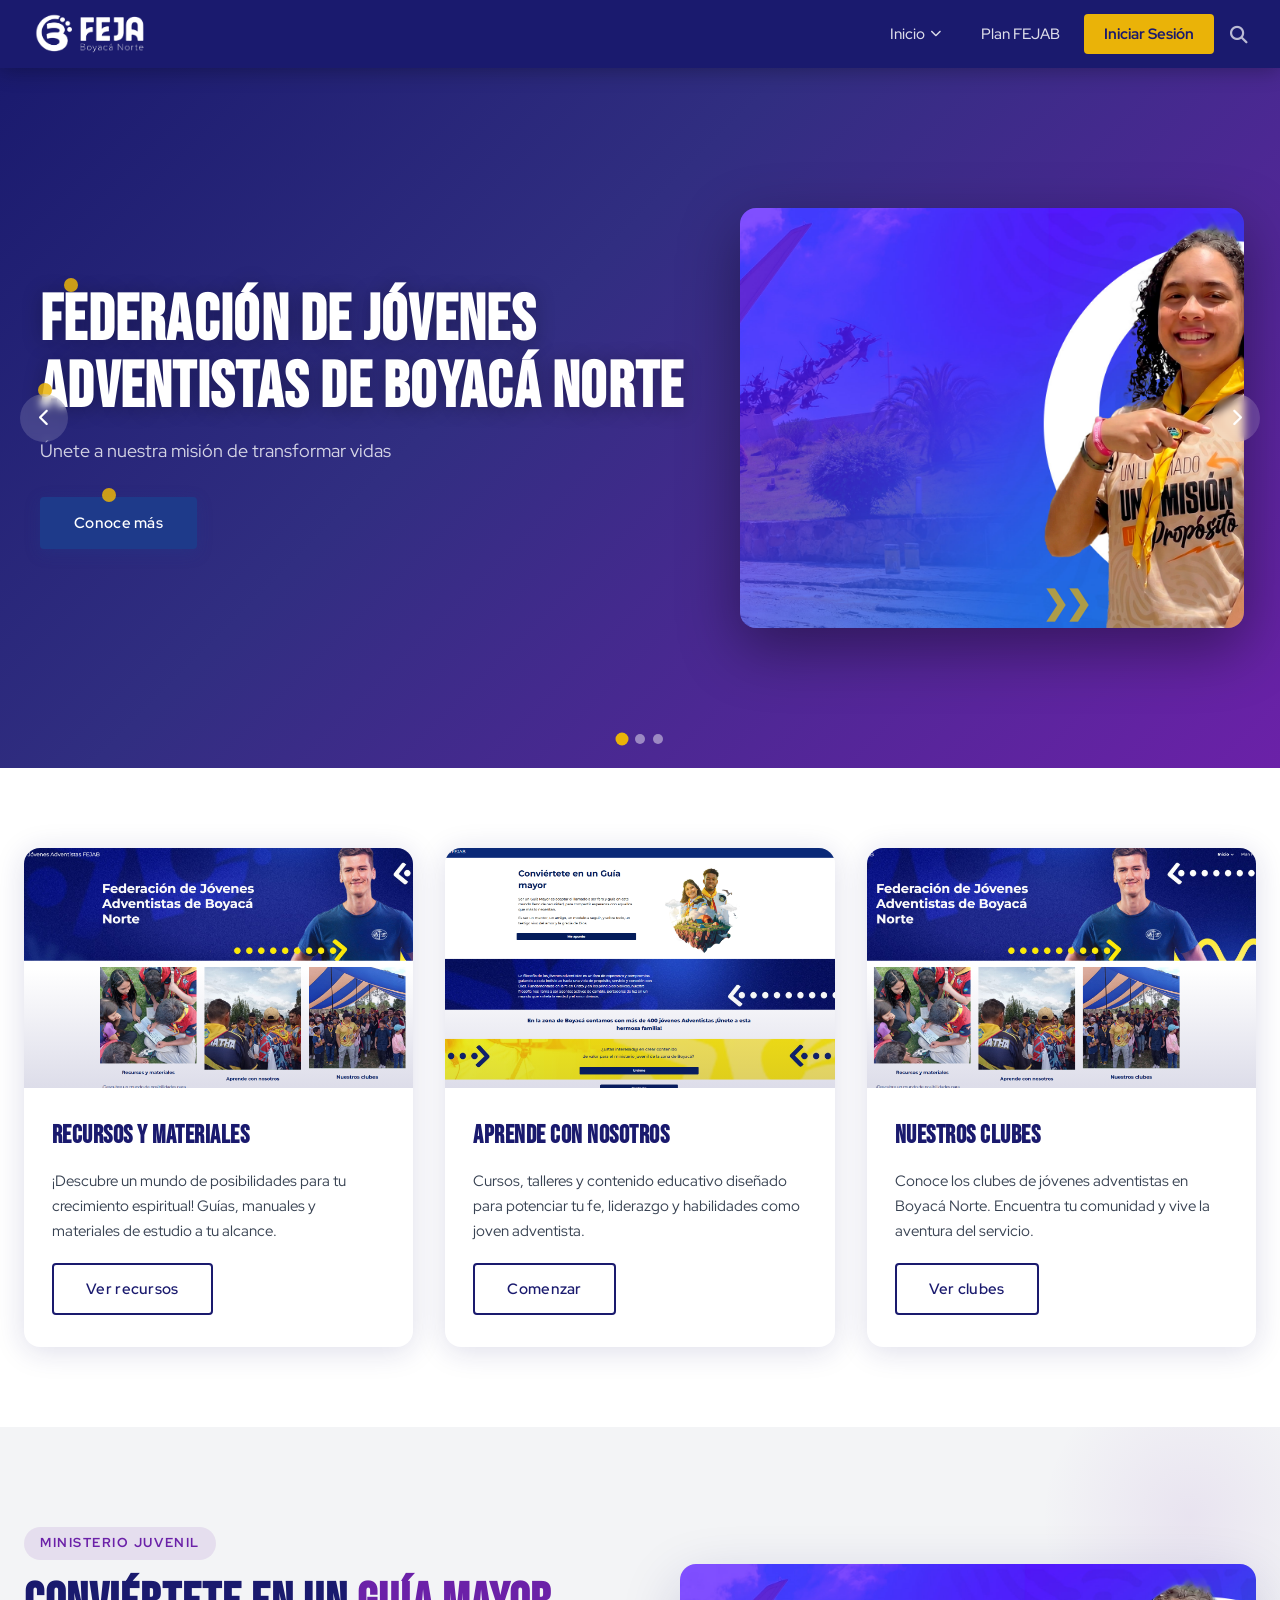
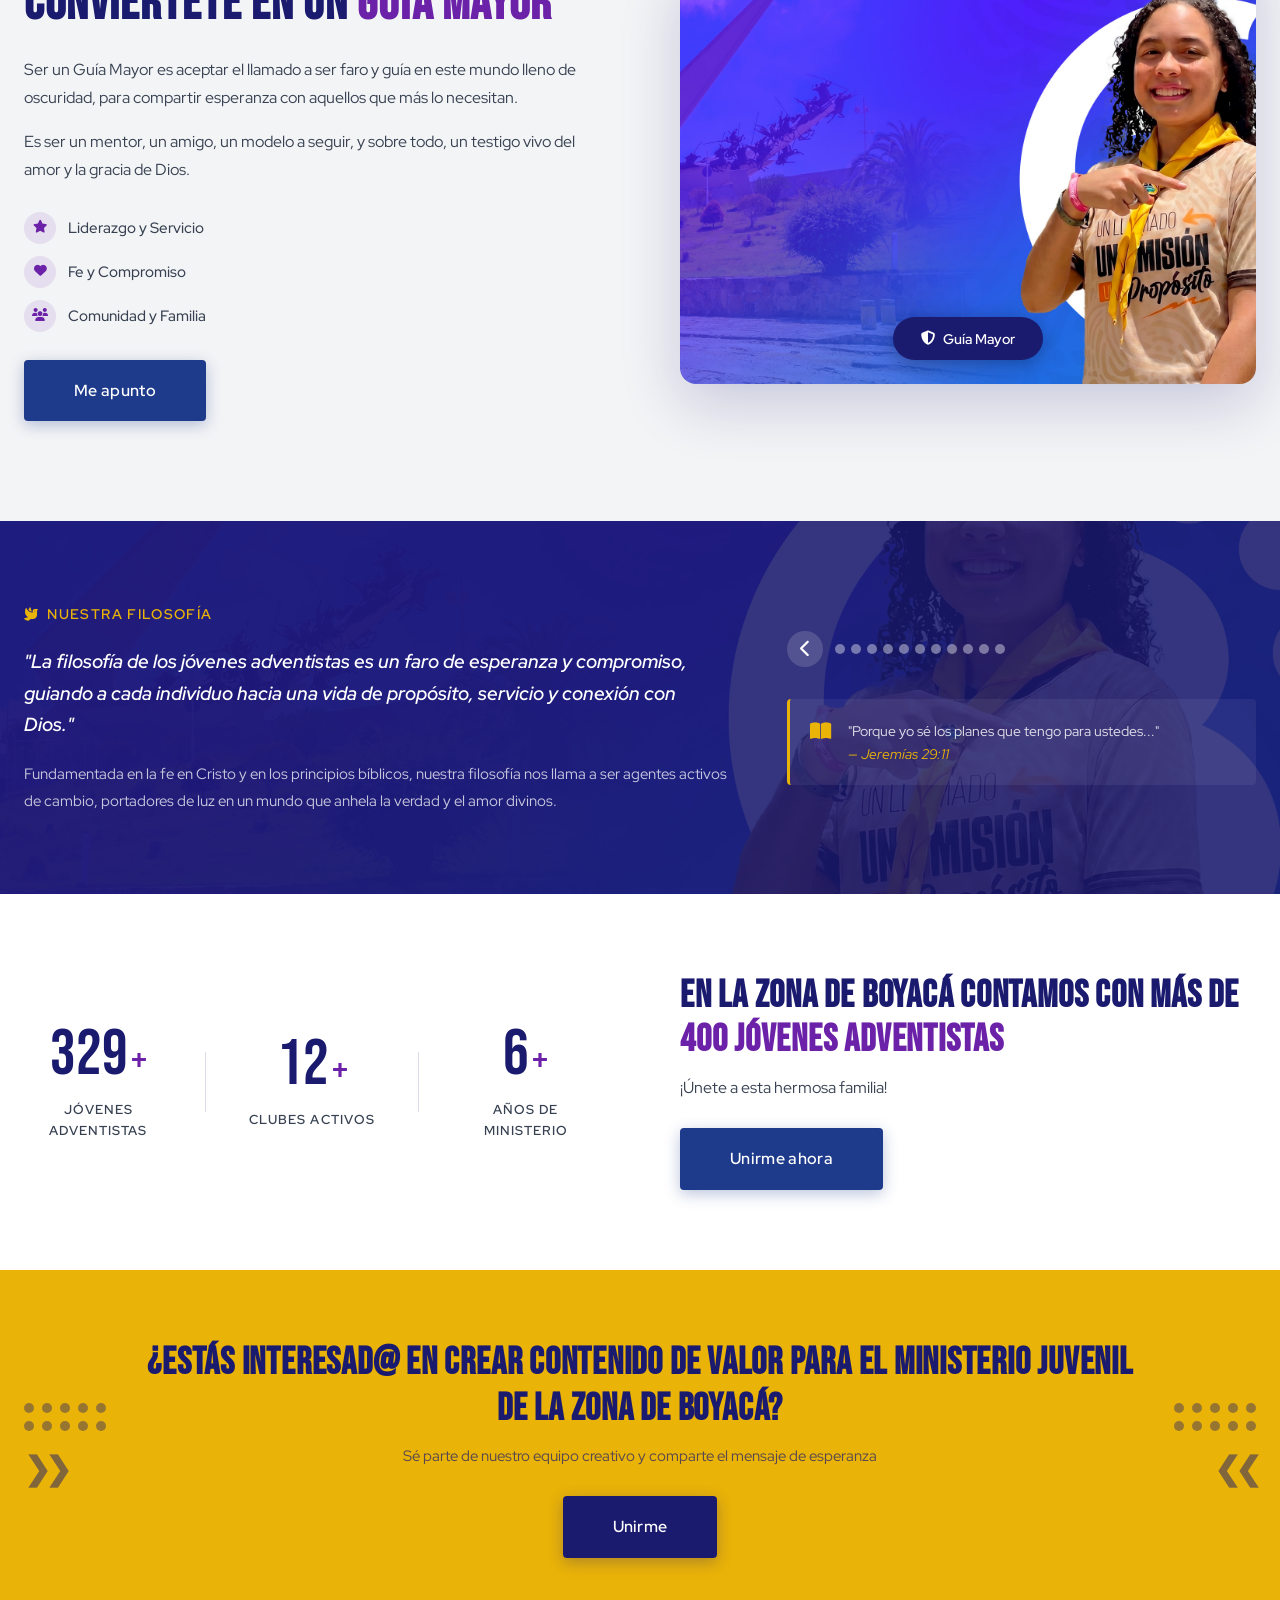
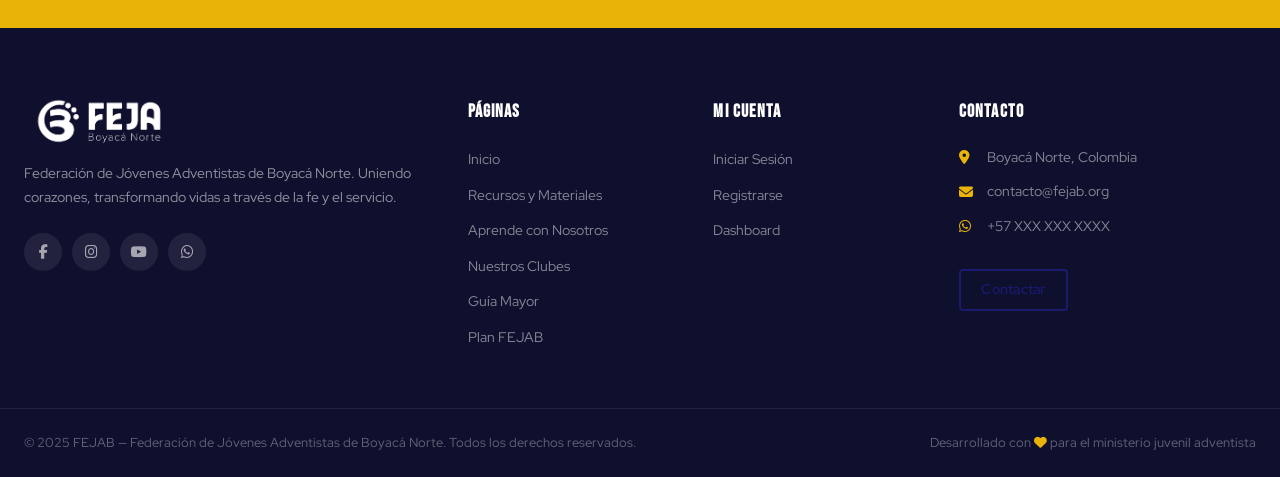
==== index.html @ 984baaef "Add files via upload" ====
<!DOCTYPE html>
<html lang="es">
<head>
  <meta charset="UTF-8" />
  <meta name="viewport" content="width=device-width, initial-scale=1.0" />
  <title>FEJAB - Federación de Jóvenes Adventistas de Boyacá Norte</title>
  <meta name="description" content="Federación de Jóvenes Adventistas de Boyacá Norte (FEJAB). Únete a más de 400 jóvenes adventistas en Boyacá. Recursos, clubes, Guía Mayor y más." />
  <meta name="keywords" content="FEJAB, jóvenes adventistas, Boyacá Norte, Guía Mayor, clubes adventistas, ministerio juvenil" />

  <!-- Fuentes Google -->
  <link rel="preconnect" href="https://fonts.googleapis.com" />
  <link rel="preconnect" href="https://fonts.gstatic.com" crossorigin />
  <link href="https://fonts.googleapis.com/css2?family=Bebas+Neue&family=Red+Hat+Display:wght@400;500;600;700&display=swap" rel="stylesheet" />

  <!-- Íconos -->
  <link rel="stylesheet" href="https://cdnjs.cloudflare.com/ajax/libs/font-awesome/6.5.0/css/all.min.css" />

  <link rel="stylesheet" href="styles.css" />
</head>
<body>

  <!-- ========== NAVBAR ========== -->
  <nav class="navbar" id="navbar">
    <div class="nav-container">
      <a href="index.html" class="nav-logo">
        <img src="logo feja horizontal blanco.png" alt="FEJAB Logo" class="logo-img" onerror="this.style.display='none'; this.nextElementSibling.style.display='flex';" />
        <div class="logo-fallback" style="display:none;">
          <span class="logo-icon">
            <svg viewBox="0 0 40 40" width="36" height="36" fill="none">
              <circle cx="20" cy="20" r="18" stroke="white" stroke-width="2.5"/>
              <text x="20" y="26" text-anchor="middle" fill="white" font-size="16" font-family="Bebas Neue">F</text>
            </svg>
          </span>
          <span class="logo-text">Jóvenes Adventistas <strong>FEJAB</strong></span>
        </div>
      </a>

      <button class="hamburger" id="hamburger" aria-label="Menú">
        <span></span><span></span><span></span>
      </button>

      <ul class="nav-menu" id="navMenu">
        <li class="nav-item has-dropdown">
          <a href="#" class="nav-link">Inicio <i class="fa fa-chevron-down"></i></a>
          <ul class="dropdown">
            <li><a href="#hero">Hero</a></li>
            <li><a href="#cards">Nuestros Ministerios</a></li>
            <li><a href="#guia-mayor">Guía Mayor</a></li>
            <li><a href="#contador">Comunidad</a></li>
          </ul>
        </li>
        <li class="nav-item"><a href="plan-fejab.html" class="nav-link">Plan FEJAB</a></li>
        <li class="nav-item"><a href="login.html" class="nav-link nav-btn-login">Iniciar Sesión</a></li>
        <li class="nav-item">
          <button class="search-btn" id="searchBtn" aria-label="Buscar">
            <i class="fa fa-search"></i>
          </button>
        </li>
      </ul>
    </div>

    <!-- Barra de búsqueda -->
    <div class="search-bar" id="searchBar">
      <div class="search-container">
        <input type="text" id="searchInput" placeholder="Buscar en FEJAB..." />
        <button id="searchClose"><i class="fa fa-times"></i></button>
      </div>
    </div>
  </nav>

  <!-- ========== HERO SLIDER ========== -->
  <section class="hero" id="hero">
    <div class="hero-slider">
      <!-- Slide 1 -->
      <div class="slide active" style="background: linear-gradient(135deg, #1A1A6E 0%, #312E81 40%, #6B21A8 100%);">
        <div class="slide-content">
          <div class="slide-text animate-fade-up">
            <h1 class="hero-title">Federación de Jóvenes Adventistas de Boyacá Norte</h1>
            <p class="hero-subtitle">Únete a nuestra misión de transformar vidas</p>
            <a href="#cards" class="btn btn-primary hero-cta">Conoce más</a>
          </div>
          <div class="slide-image">
            <img src="banner.jpg.jpeg" alt="Jóvenes Adventistas FEJAB" class="hero-img" />
          </div>
        </div>
        <!-- Decoraciones -->
        <div class="hero-decorations">
          <span class="dot-yellow" style="top:30%;left:5%"></span>
          <span class="dot-yellow" style="top:60%;left:8%"></span>
          <span class="dot-yellow" style="top:45%;left:3%"></span>
          <div class="chevron-right" style="bottom:20%;right:15%">&#10095;&#10095;</div>
        </div>
      </div>
      <!-- Slide 2 -->
      <div class="slide" style="background: linear-gradient(135deg, #0F0F5A 0%, #1A1A6E 50%, #4C1D95 100%);">
        <div class="slide-content">
          <div class="slide-text animate-fade-up">
            <h1 class="hero-title">Un Llamado, Una Misión, Un Propósito</h1>
            <p class="hero-subtitle">Sé parte del cambio en Boyacá Norte</p>
            <a href="#guia-mayor" class="btn btn-primary hero-cta">Saber más</a>
          </div>
          <div class="slide-image slide-image-alt">
            <div class="circle-frame">
              <i class="fa fa-cross circle-icon"></i>
            </div>
          </div>
        </div>
        <div class="hero-decorations">
          <span class="dot-yellow" style="top:25%;right:20%"></span>
          <span class="dot-yellow" style="top:70%;right:25%"></span>
          <div class="chevron-left" style="top:50%;left:15%">&#10094;&#10094;</div>
        </div>
      </div>
      <!-- Slide 3 -->
      <div class="slide" style="background: linear-gradient(135deg, #1E3A8A 0%, #1A1A6E 40%, #7E22CE 100%);">
        <div class="slide-content">
          <div class="slide-text animate-fade-up">
            <h1 class="hero-title">Más de 400 Jóvenes Listos para Servir</h1>
            <p class="hero-subtitle">Boyacá Norte unida en fe y servicio</p>
            <a href="#contador" class="btn btn-primary hero-cta">Únete</a>
          </div>
          <div class="slide-image slide-image-alt">
            <div class="circle-frame">
              <i class="fa fa-users circle-icon"></i>
            </div>
          </div>
        </div>
      </div>
    </div>

    <!-- Dots de navegación -->
    <div class="hero-dots" id="heroDots">
      <button class="dot active" data-index="0" aria-label="Slide 1"></button>
      <button class="dot" data-index="1" aria-label="Slide 2"></button>
      <button class="dot" data-index="2" aria-label="Slide 3"></button>
    </div>

    <!-- Flechas del slider -->
    <button class="slider-arrow slider-prev" id="sliderPrev" aria-label="Anterior">
      <i class="fa fa-chevron-left"></i>
    </button>
    <button class="slider-arrow slider-next" id="sliderNext" aria-label="Siguiente">
      <i class="fa fa-chevron-right"></i>
    </button>
  </section>

  <!-- ========== SECCIÓN 3 TARJETAS ========== -->
  <section class="cards-section" id="cards">
    <div class="container">
      <div class="cards-grid">

        <!-- Card 1: Recursos y materiales -->
        <article class="card animate-from-left" id="card-recursos">
          <div class="card-img-wrap">
            <img src="PARTE SUPERIOR PAGINA WEB.png" alt="Recursos y materiales" class="card-img" style="object-position: 20% 50%;" />
            <div class="card-overlay"></div>
          </div>
          <div class="card-body">
            <h3 class="card-title">Recursos y materiales</h3>
            <p class="card-text">¡Descubre un mundo de posibilidades para tu crecimiento espiritual! Guías, manuales y materiales de estudio a tu alcance.</p>
            <a href="recursos.html" class="btn btn-outline card-btn">Ver recursos</a>
          </div>
        </article>

        <!-- Card 2: Aprende con nosotros -->
        <article class="card animate-fade-up" id="card-aprende" style="animation-delay:0.2s">
          <div class="card-img-wrap">
            <img src="PARTE INFERIOR PAGINA WEB.png" alt="Aprende con nosotros" class="card-img" style="object-position: 50% 10%;" />
            <div class="card-overlay"></div>
          </div>
          <div class="card-body">
            <h3 class="card-title">Aprende con nosotros</h3>
            <p class="card-text">Cursos, talleres y contenido educativo diseñado para potenciar tu fe, liderazgo y habilidades como joven adventista.</p>
            <a href="aprende.html" class="btn btn-outline card-btn">Comenzar</a>
          </div>
        </article>

        <!-- Card 3: Nuestros clubes -->
        <article class="card animate-from-right" id="card-clubes" style="animation-delay:0.4s">
          <div class="card-img-wrap">
            <img src="PARTE SUPERIOR PAGINA WEB.png" alt="Nuestros clubes" class="card-img" style="object-position: 80% 50%;" />
            <div class="card-overlay"></div>
          </div>
          <div class="card-body">
            <h3 class="card-title">Nuestros clubes</h3>
            <p class="card-text">Conoce los clubes de jóvenes adventistas en Boyacá Norte. Encuentra tu comunidad y vive la aventura del servicio.</p>
            <a href="clubes.html" class="btn btn-outline card-btn">Ver clubes</a>
          </div>
        </article>

      </div>
    </div>
  </section>

  <!-- ========== SECCIÓN GUÍA MAYOR ========== -->
  <section class="guia-mayor-section" id="guia-mayor">
    <div class="container">
      <div class="guia-grid">
        <div class="guia-text animate-from-left">
          <span class="section-label">Ministerio Juvenil</span>
          <h2 class="section-title">Conviértete en un <span class="text-accent">Guía Mayor</span></h2>
          <p class="section-text">
            Ser un Guía Mayor es aceptar el llamado a ser faro y guía en este mundo lleno de oscuridad, para compartir esperanza con aquellos que más lo necesitan.
          </p>
          <p class="section-text">
            Es ser un mentor, un amigo, un modelo a seguir, y sobre todo, un testigo vivo del amor y la gracia de Dios.
          </p>
          <div class="guia-features">
            <div class="feature-item">
              <i class="fa fa-star feature-icon"></i>
              <span>Liderazgo y Servicio</span>
            </div>
            <div class="feature-item">
              <i class="fa fa-heart feature-icon"></i>
              <span>Fe y Compromiso</span>
            </div>
            <div class="feature-item">
              <i class="fa fa-users feature-icon"></i>
              <span>Comunidad y Familia</span>
            </div>
          </div>
          <a href="guia-mayor.html" class="btn btn-primary btn-lg" id="btn-me-apunto">Me apunto</a>
        </div>
        <div class="guia-image animate-fade-scale">
          <div class="guia-img-container">
            <img src="banner.jpg.jpeg" alt="Guía Mayor - Jóvenes Adventistas" class="guia-img" />
            <div class="guia-badge">
              <i class="fa fa-shield-halved"></i>
              <span>Guía Mayor</span>
            </div>
          </div>
        </div>
      </div>
    </div>
  </section>

  <!-- ========== BANNER FILOSÓFICO ========== -->
  <section class="filosofia-section" id="filosofia">
    <div class="filosofia-bg"></div>
    <div class="container">
      <div class="filosofia-grid">
        <div class="filosofia-text animate-fade-up">
          <span class="filosofia-label"><i class="fa fa-dove"></i> Nuestra Filosofía</span>
          <p class="filosofia-quote">
            "La filosofía de los jóvenes adventistas es un faro de esperanza y compromiso, guiando a cada individuo hacia una vida de propósito, servicio y conexión con Dios."
          </p>
          <p class="filosofia-body">
            Fundamentada en la fe en Cristo y en los principios bíblicos, nuestra filosofía nos llama a ser agentes activos de cambio, portadores de luz en un mundo que anhela la verdad y el amor divinos.
          </p>
        </div>
        <div class="filosofia-dots animate-fade-up">
          <!-- Dots decorativos blancos con flecha -->
          <div class="dots-nav">
            <button class="dots-arrow"><i class="fa fa-chevron-left"></i></button>
            <div class="dots-row">
              <span class="wdot"></span><span class="wdot"></span><span class="wdot"></span>
              <span class="wdot"></span><span class="wdot"></span><span class="wdot"></span>
              <span class="wdot"></span><span class="wdot"></span><span class="wdot"></span>
              <span class="wdot"></span><span class="wdot"></span>
            </div>
          </div>
          <div class="bible-verse">
            <i class="fa fa-book-open"></i>
            <p>"Porque yo sé los planes que tengo para ustedes..."<br/><em>— Jeremías 29:11</em></p>
          </div>
        </div>
      </div>
    </div>
  </section>

  <!-- ========== SECCIÓN CONTADOR ========== -->
  <section class="contador-section" id="contador">
    <div class="container">
      <div class="contador-content animate-fade-up">
        <div class="contador-numbers">
          <div class="contador-item">
            <span class="count-number" data-target="400">0</span>
            <span class="count-plus">+</span>
            <p class="count-label">Jóvenes Adventistas</p>
          </div>
          <div class="contador-divider"></div>
          <div class="contador-item">
            <span class="count-number" data-target="15">0</span>
            <span class="count-plus">+</span>
            <p class="count-label">Clubes Activos</p>
          </div>
          <div class="contador-divider"></div>
          <div class="contador-item">
            <span class="count-number" data-target="8">0</span>
            <span class="count-plus">+</span>
            <p class="count-label">Años de Ministerio</p>
          </div>
        </div>
        <div class="contador-text">
          <h2 class="contador-title">
            En la zona de Boyacá contamos con más de <span class="highlight">400 jóvenes Adventistas</span>
          </h2>
          <p class="contador-subtitle">¡Únete a esta hermosa familia!</p>
          <a href="registro.html" class="btn btn-primary btn-lg">Unirme ahora</a>
        </div>
      </div>
    </div>
  </section>

  <!-- ========== SECCIÓN CTA AMARILLA ========== -->
  <section class="cta-section" id="cta">
    <div class="cta-decorations">
      <div class="cta-dots-left">
        <div class="dot-row">
          <span class="bdot"></span><span class="bdot"></span><span class="bdot"></span>
          <span class="bdot"></span><span class="bdot"></span>
        </div>
        <div class="dot-row">
          <span class="bdot"></span><span class="bdot"></span><span class="bdot"></span>
          <span class="bdot"></span><span class="bdot"></span>
        </div>
        <div class="cta-chevron">&#10095;&#10095;</div>
      </div>
      <div class="cta-content animate-pulse">
        <h2 class="cta-title">¿Estás interesad@ en crear contenido de valor para el ministerio juvenil de la zona de Boyacá?</h2>
        <p class="cta-subtitle">Sé parte de nuestro equipo creativo y comparte el mensaje de esperanza</p>
        <a href="registro.html" class="btn btn-dark btn-lg" id="btn-unirme">Unirme</a>
      </div>
      <div class="cta-dots-right">
        <div class="dot-row">
          <span class="bdot"></span><span class="bdot"></span><span class="bdot"></span>
          <span class="bdot"></span><span class="bdot"></span>
        </div>
        <div class="dot-row">
          <span class="bdot"></span><span class="bdot"></span><span class="bdot"></span>
          <span class="bdot"></span><span class="bdot"></span>
        </div>
        <div class="cta-chevron cta-chevron-left">&#10094;&#10094;</div>
      </div>
    </div>
  </section>

  <!-- ========== FOOTER ========== -->
  <footer class="footer" id="footer">
    <div class="footer-top">
      <div class="container">
        <div class="footer-grid">
          <!-- Logo y descripción -->
          <div class="footer-brand">
            <img src="logo feja horizontal blanco.png" alt="FEJAB Logo" class="footer-logo" onerror="this.style.display='none'; this.nextElementSibling.style.display='block';" />
            <div class="footer-logo-fallback" style="display:none;">
              <span class="footer-logo-text">FEJAB</span>
            </div>
            <p class="footer-desc">
              Federación de Jóvenes Adventistas de Boyacá Norte. Uniendo corazones, transformando vidas a través de la fe y el servicio.
            </p>
            <div class="social-links">
              <a href="#" class="social-link" aria-label="Facebook"><i class="fab fa-facebook-f"></i></a>
              <a href="#" class="social-link" aria-label="Instagram"><i class="fab fa-instagram"></i></a>
              <a href="#" class="social-link" aria-label="YouTube"><i class="fab fa-youtube"></i></a>
              <a href="#" class="social-link" aria-label="WhatsApp"><i class="fab fa-whatsapp"></i></a>
            </div>
          </div>

          <!-- Links -->
          <div class="footer-links">
            <h4 class="footer-title">Páginas</h4>
            <ul>
              <li><a href="index.html">Inicio</a></li>
              <li><a href="recursos.html">Recursos y Materiales</a></li>
              <li><a href="aprende.html">Aprende con Nosotros</a></li>
              <li><a href="clubes.html">Nuestros Clubes</a></li>
              <li><a href="guia-mayor.html">Guía Mayor</a></li>
              <li><a href="plan-fejab.html">Plan FEJAB</a></li>
            </ul>
          </div>

          <!-- Cuenta -->
          <div class="footer-links">
            <h4 class="footer-title">Mi Cuenta</h4>
            <ul>
              <li><a href="login.html">Iniciar Sesión</a></li>
              <li><a href="registro.html">Registrarse</a></li>
              <li><a href="dashboard.html">Dashboard</a></li>
            </ul>
          </div>

          <!-- Contacto -->
          <div class="footer-contact">
            <h4 class="footer-title">Contacto</h4>
            <div class="contact-item">
              <i class="fa fa-map-marker-alt"></i>
              <span>Boyacá Norte, Colombia</span>
            </div>
            <div class="contact-item">
              <i class="fa fa-envelope"></i>
              <span>contacto@fejab.org</span>
            </div>
            <div class="contact-item">
              <i class="fab fa-whatsapp"></i>
              <span>+57 XXX XXX XXXX</span>
            </div>
            <a href="#" class="btn btn-outline btn-sm footer-contact-btn">Contactar</a>
          </div>
        </div>
      </div>
    </div>

    <div class="footer-bottom">
      <div class="container">
        <p>© 2025 FEJAB — Federación de Jóvenes Adventistas de Boyacá Norte. Todos los derechos reservados.</p>
        <p>Desarrollado con <i class="fa fa-heart" style="color:#EAB308"></i> para el ministerio juvenil adventista</p>
      </div>
    </div>
  </footer>

  <!-- Botón volver arriba -->
  <button class="back-to-top" id="backToTop" aria-label="Volver arriba">
    <i class="fa fa-chevron-up"></i>
  </button>

  <script src="main.js"></script>
</body>
</html>
---- styles.css ----
/* ====================================
   FEJAB — Estilos principales
   Paleta: Azul #1A1A6E | Morado #6B21A8 | Amarillo #EAB308
   Fuentes: Bebas Neue (títulos) | Red Hat Display (textos)
===================================== */

/* ---- Reset & Base ---- */
*, *::before, *::after { box-sizing: border-box; margin: 0; padding: 0; }

:root {
  --azul-oscuro:    #1A1A6E;
  --azul-medio:     #1E3A8A;
  --azul-light:     #2563EB;
  --morado:         #6B21A8;
  --morado-light:   #A855F7;
  --indigo:         #312E81;
  --amarillo:       #EAB308;
  --amarillo-light: #FDE047;
  --blanco:         #FFFFFF;
  --gris-claro:     #F3F4F6;
  --gris-oscuro:    #374151;
  --negro:          #0F0F2E;
  --sombra:         0 4px 30px rgba(26,26,110,0.15);
  --sombra-hover:   0 12px 40px rgba(107,33,168,0.35);
  --radio:          8px;
  --radio-lg:       16px;
  --transition:     all 0.3s cubic-bezier(0.4, 0, 0.2, 1);
}

html { scroll-behavior: smooth; font-size: 16px; }

body {
  font-family: 'Red Hat Display', sans-serif;
  color: var(--gris-oscuro);
  background: var(--blanco);
  overflow-x: hidden;
  line-height: 1.6;
}

img { max-width: 100%; display: block; }
a { text-decoration: none; color: inherit; }
ul { list-style: none; }
button { cursor: pointer; border: none; background: none; font-family: inherit; }

.container {
  max-width: 1280px;
  margin: 0 auto;
  padding: 0 24px;
}

/* ===================== NAVBAR ===================== */
.navbar {
  position: fixed;
  top: 0; left: 0; right: 0;
  z-index: 1000;
  background: var(--azul-oscuro);
  box-shadow: 0 2px 20px rgba(0,0,0,0.3);
  transition: var(--transition);
}
.navbar.scrolled {
  background: rgba(26,26,110,0.97);
  backdrop-filter: blur(12px);
}
.nav-container {
  max-width: 1280px;
  margin: 0 auto;
  padding: 0 24px;
  display: flex;
  align-items: center;
  justify-content: space-between;
  height: 68px;
}
.nav-logo {
  display: flex;
  align-items: center;
  gap: 10px;
}
.logo-img {
  height: 42px;
  width: auto;
  object-fit: contain;
  filter: brightness(0) invert(1);
}
.logo-fallback {
  display: flex;
  align-items: center;
  gap: 10px;
}
.logo-text {
  font-family: 'Red Hat Display', sans-serif;
  font-size: 0.9rem;
  color: white;
  line-height: 1.2;
}
.logo-text strong { font-weight: 700; }

.nav-menu {
  display: flex;
  align-items: center;
  gap: 8px;
}
.nav-item { position: relative; }
.nav-link {
  display: flex;
  align-items: center;
  gap: 5px;
  padding: 8px 16px;
  color: rgba(255,255,255,0.85);
  font-weight: 500;
  font-size: 0.95rem;
  border-radius: var(--radio);
  transition: var(--transition);
}
.nav-link:hover { color: var(--amarillo); background: rgba(255,255,255,0.08); }
.nav-link .fa-chevron-down { font-size: 0.7rem; transition: var(--transition); }
.has-dropdown:hover .fa-chevron-down { transform: rotate(180deg); }

/* Dropdown */
.dropdown {
  position: absolute;
  top: calc(100% + 8px);
  left: 0;
  min-width: 200px;
  background: var(--indigo);
  border-radius: var(--radio);
  box-shadow: 0 8px 30px rgba(0,0,0,0.3);
  padding: 8px 0;
  opacity: 0;
  visibility: hidden;
  transform: translateY(-10px);
  transition: var(--transition);
}
.has-dropdown:hover .dropdown {
  opacity: 1;
  visibility: visible;
  transform: translateY(0);
}
.dropdown li a {
  display: block;
  padding: 10px 20px;
  color: rgba(255,255,255,0.85);
  font-size: 0.9rem;
  transition: var(--transition);
}
.dropdown li a:hover {
  color: var(--amarillo);
  background: rgba(255,255,255,0.08);
  padding-left: 28px;
}

.nav-btn-login {
  background: var(--amarillo);
  color: var(--azul-oscuro) !important;
  font-weight: 700 !important;
  border-radius: 4px;
  padding: 8px 20px !important;
}
.nav-btn-login:hover {
  background: var(--amarillo-light) !important;
  color: var(--azul-oscuro) !important;
  transform: scale(1.05);
}

.search-btn {
  color: rgba(255,255,255,0.7);
  font-size: 1.1rem;
  padding: 8px;
  border-radius: 50%;
  transition: var(--transition);
}
.search-btn:hover { color: var(--amarillo); background: rgba(255,255,255,0.1); }

/* Barra de búsqueda */
.search-bar {
  max-height: 0;
  overflow: hidden;
  transition: max-height 0.4s ease;
  background: var(--indigo);
}
.search-bar.open { max-height: 80px; }
.search-container {
  display: flex;
  align-items: center;
  padding: 14px 24px;
  gap: 12px;
}
.search-container input {
  flex: 1;
  background: rgba(255,255,255,0.1);
  border: 1px solid rgba(255,255,255,0.2);
  border-radius: 4px;
  padding: 10px 16px;
  color: white;
  font-family: 'Red Hat Display', sans-serif;
  font-size: 0.95rem;
  outline: none;
  transition: var(--transition);
}
.search-container input::placeholder { color: rgba(255,255,255,0.5); }
.search-container input:focus { border-color: var(--amarillo); }
#searchClose {
  color: rgba(255,255,255,0.7);
  font-size: 1.1rem;
  transition: var(--transition);
}
#searchClose:hover { color: white; }

/* Hamburguesa */
.hamburger {
  display: none;
  flex-direction: column;
  gap: 5px;
  padding: 6px;
}
.hamburger span {
  display: block;
  width: 26px;
  height: 2.5px;
  background: white;
  border-radius: 2px;
  transition: var(--transition);
}
.hamburger.active span:nth-child(1) { transform: translateY(7.5px) rotate(45deg); }
.hamburger.active span:nth-child(2) { opacity: 0; }
.hamburger.active span:nth-child(3) { transform: translateY(-7.5px) rotate(-45deg); }

/* ===================== HERO ===================== */
.hero {
  position: relative;
  margin-top: 68px;
  height: calc(100vh - 68px);
  min-height: 480px;
  max-height: 700px;
  overflow: hidden;
}
.hero-slider { position: relative; width: 100%; height: 100%; }
.slide {
  position: absolute;
  inset: 0;
  opacity: 0;
  transition: opacity 0.8s ease;
  display: flex;
  align-items: center;
}
.slide.active { opacity: 1; z-index: 2; }
.slide-content {
  max-width: 1280px;
  margin: 0 auto;
  padding: 0 40px;
  width: 100%;
  display: flex;
  align-items: center;
  justify-content: space-between;
  gap: 40px;
}
.slide-text { flex: 0 0 55%; }
.hero-title {
  font-family: 'Bebas Neue', cursive;
  font-size: clamp(2.5rem, 5vw, 4rem);
  color: white;
  line-height: 1.05;
  letter-spacing: 0.02em;
  text-shadow: 0 2px 20px rgba(0,0,0,0.3);
  margin-bottom: 16px;
}
.hero-subtitle {
  font-size: 1.1rem;
  color: rgba(255,255,255,0.8);
  margin-bottom: 32px;
  font-weight: 400;
}
.hero-cta { font-size: 1rem; padding: 14px 36px; }

.slide-image {
  flex: 0 0 42%;
  position: relative;
}
.hero-img {
  width: 100%;
  height: 420px;
  object-fit: cover;
  object-position: top center;
  border-radius: var(--radio-lg);
  box-shadow: 0 20px 60px rgba(0,0,0,0.4);
}
.slide-image-alt {
  display: flex;
  justify-content: center;
  align-items: center;
}
.circle-frame {
  width: 280px;
  height: 280px;
  border-radius: 50%;
  background: rgba(255,255,255,0.12);
  border: 3px solid rgba(234,179,8,0.5);
  display: flex;
  align-items: center;
  justify-content: center;
  backdrop-filter: blur(4px);
}
.circle-icon {
  font-size: 5rem;
  color: var(--amarillo);
  opacity: 0.8;
}

/* Dots hero */
.hero-dots {
  position: absolute;
  bottom: 24px;
  left: 50%;
  transform: translateX(-50%);
  display: flex;
  gap: 8px;
  z-index: 10;
}
.dot {
  width: 10px; height: 10px;
  border-radius: 50%;
  background: rgba(255,255,255,0.45);
  border: none;
  transition: var(--transition);
}
.dot.active { background: var(--amarillo); transform: scale(1.3); }

/* Flechas slider */
.slider-arrow {
  position: absolute;
  top: 50%;
  transform: translateY(-50%);
  z-index: 10;
  width: 48px; height: 48px;
  border-radius: 50%;
  background: rgba(255,255,255,0.15);
  color: white;
  font-size: 1.1rem;
  display: flex;
  align-items: center;
  justify-content: center;
  transition: var(--transition);
  backdrop-filter: blur(4px);
}
.slider-arrow:hover { background: var(--amarillo); color: var(--azul-oscuro); transform: translateY(-50%) scale(1.1); }
.slider-prev { left: 20px; }
.slider-next { right: 20px; }

/* Decoraciones hero */
.hero-decorations { position: absolute; inset: 0; pointer-events: none; }
.dot-yellow {
  position: absolute;
  width: 14px; height: 14px;
  border-radius: 50%;
  background: var(--amarillo);
  opacity: 0.85;
}
.chevron-right, .chevron-left {
  position: absolute;
  font-size: 2rem;
  color: var(--amarillo);
  opacity: 0.7;
  font-weight: 900;
  letter-spacing: -4px;
}

/* ===================== CARDS ===================== */
.cards-section {
  padding: 80px 0;
  background: white;
}
.cards-grid {
  display: grid;
  grid-template-columns: repeat(3, 1fr);
  gap: 32px;
}
.card {
  border-radius: var(--radio-lg);
  overflow: hidden;
  box-shadow: var(--sombra);
  transition: var(--transition);
  background: white;
}
.card:hover {
  transform: translateY(-8px);
  box-shadow: var(--sombra-hover);
}
.card-img-wrap {
  position: relative;
  height: 240px;
  overflow: hidden;
}
.card-img {
  width: 100%;
  height: 100%;
  object-fit: cover;
  transition: transform 0.5s ease;
}
.card:hover .card-img { transform: scale(1.06); }
.card-overlay {
  position: absolute;
  inset: 0;
  background: linear-gradient(to bottom, transparent 50%, rgba(26,26,110,0.15) 100%);
}
.card-body {
  padding: 28px 28px 32px;
}
.card-title {
  font-family: 'Bebas Neue', cursive;
  font-size: 1.55rem;
  color: var(--azul-oscuro);
  margin-bottom: 12px;
  letter-spacing: 0.02em;
}
.card-text {
  color: var(--gris-oscuro);
  font-size: 0.92rem;
  line-height: 1.7;
  margin-bottom: 20px;
}
.card-btn { font-size: 0.9rem; padding: 10px 24px; }

/* ===================== GUÍA MAYOR ===================== */
.guia-mayor-section {
  padding: 100px 0;
  background: var(--gris-claro);
  position: relative;
  overflow: hidden;
}
.guia-mayor-section::before {
  content: '';
  position: absolute;
  top: -60px; right: -60px;
  width: 300px; height: 300px;
  border-radius: 50%;
  background: radial-gradient(circle, rgba(107,33,168,0.08) 0%, transparent 70%);
}
.guia-grid {
  display: grid;
  grid-template-columns: 1fr 1fr;
  gap: 80px;
  align-items: center;
}
.section-label {
  display: inline-block;
  background: rgba(107,33,168,0.1);
  color: var(--morado);
  font-size: 0.8rem;
  font-weight: 700;
  letter-spacing: 0.12em;
  text-transform: uppercase;
  padding: 6px 16px;
  border-radius: 100px;
  margin-bottom: 16px;
}
.section-title {
  font-family: 'Bebas Neue', cursive;
  font-size: clamp(2.2rem, 4vw, 3.2rem);
  color: var(--azul-oscuro);
  line-height: 1.1;
  margin-bottom: 24px;
  letter-spacing: 0.02em;
}
.text-accent { color: var(--morado); }
.section-text {
  color: var(--gris-oscuro);
  font-size: 1rem;
  line-height: 1.75;
  margin-bottom: 16px;
  max-width: 65ch;
}

.guia-features {
  display: flex;
  flex-direction: column;
  gap: 12px;
  margin: 28px 0;
}
.feature-item {
  display: flex;
  align-items: center;
  gap: 12px;
  font-size: 0.95rem;
  color: var(--gris-oscuro);
  font-weight: 500;
}
.feature-icon {
  width: 32px; height: 32px;
  background: rgba(107,33,168,0.1);
  color: var(--morado);
  border-radius: 50%;
  display: flex;
  align-items: center;
  justify-content: center;
  font-size: 0.8rem;
  flex-shrink: 0;
}

.guia-img-container {
  position: relative;
  border-radius: var(--radio-lg);
  overflow: hidden;
  box-shadow: 0 20px 60px rgba(26,26,110,0.2);
}
.guia-img {
  width: 100%;
  height: 420px;
  object-fit: cover;
  object-position: top center;
}
.guia-badge {
  position: absolute;
  bottom: 24px;
  left: 50%;
  transform: translateX(-50%);
  background: var(--azul-oscuro);
  color: white;
  padding: 10px 28px;
  border-radius: 100px;
  display: flex;
  align-items: center;
  gap: 8px;
  font-weight: 600;
  font-size: 0.9rem;
  white-space: nowrap;
  box-shadow: 0 4px 20px rgba(0,0,0,0.3);
}

/* ===================== FILOSOFÍA ===================== */
.filosofia-section {
  position: relative;
  padding: 80px 0;
  background: var(--azul-oscuro);
  overflow: hidden;
}
.filosofia-bg {
  position: absolute;
  inset: 0;
  background: url('banner.jpg.jpeg') center/cover no-repeat;
  opacity: 0.12;
}
.filosofia-grid {
  display: grid;
  grid-template-columns: 3fr 2fr;
  gap: 60px;
  align-items: center;
  position: relative;
  z-index: 1;
}
.filosofia-label {
  display: inline-flex;
  align-items: center;
  gap: 8px;
  color: var(--amarillo);
  font-size: 0.85rem;
  font-weight: 600;
  letter-spacing: 0.1em;
  text-transform: uppercase;
  margin-bottom: 20px;
}
.filosofia-quote {
  font-family: 'Red Hat Display', sans-serif;
  font-size: 1.2rem;
  font-weight: 600;
  color: white;
  line-height: 1.65;
  margin-bottom: 20px;
  font-style: italic;
}
.filosofia-body {
  color: rgba(255,255,255,0.75);
  font-size: 0.95rem;
  line-height: 1.75;
}

.dots-nav {
  display: flex;
  align-items: center;
  gap: 12px;
  margin-bottom: 32px;
}
.dots-arrow {
  color: white;
  font-size: 1.1rem;
  width: 36px; height: 36px;
  border-radius: 50%;
  display: flex;
  align-items: center;
  justify-content: center;
  background: rgba(255,255,255,0.15);
  transition: var(--transition);
}
.dots-arrow:hover { background: var(--amarillo); color: var(--azul-oscuro); }
.dots-row { display: flex; gap: 6px; flex-wrap: wrap; max-width: 200px; }
.wdot {
  width: 10px; height: 10px;
  border-radius: 50%;
  background: rgba(255,255,255,0.4);
  display: inline-block;
}
.bible-verse {
  display: flex;
  gap: 16px;
  align-items: flex-start;
  padding: 20px;
  background: rgba(255,255,255,0.06);
  border-left: 3px solid var(--amarillo);
  border-radius: 4px;
}
.bible-verse .fa-book-open { color: var(--amarillo); font-size: 1.2rem; margin-top: 3px; flex-shrink: 0; }
.bible-verse p { color: rgba(255,255,255,0.85); font-size: 0.9rem; line-height: 1.6; }
.bible-verse em { color: var(--amarillo); }

/* ===================== CONTADOR ===================== */
.contador-section {
  padding: 80px 0;
  background: white;
}
.contador-content {
  display: grid;
  grid-template-columns: 1fr 1fr;
  gap: 80px;
  align-items: center;
}
.contador-numbers {
  display: flex;
  gap: 32px;
  align-items: center;
}
.contador-item {
  text-align: center;
  flex: 1;
}
.count-number {
  font-family: 'Bebas Neue', cursive;
  font-size: 4rem;
  color: var(--azul-oscuro);
  line-height: 1;
}
.count-plus {
  font-family: 'Bebas Neue', cursive;
  font-size: 2.5rem;
  color: var(--morado);
}
.count-label {
  font-size: 0.8rem;
  font-weight: 600;
  color: var(--gris-oscuro);
  text-transform: uppercase;
  letter-spacing: 0.08em;
  margin-top: 6px;
}
.contador-divider {
  width: 1px;
  height: 60px;
  background: rgba(26,26,110,0.15);
  flex-shrink: 0;
}
.contador-title {
  font-family: 'Bebas Neue', cursive;
  font-size: clamp(1.8rem, 3vw, 2.6rem);
  color: var(--azul-oscuro);
  line-height: 1.15;
  margin-bottom: 12px;
  letter-spacing: 0.02em;
}
.highlight { color: var(--morado); }
.contador-subtitle {
  color: var(--gris-oscuro);
  font-size: 1rem;
  margin-bottom: 28px;
}

/* ===================== CTA AMARILLA ===================== */
.cta-section {
  background: var(--amarillo);
  padding: 70px 0;
  position: relative;
  overflow: hidden;
}
.cta-decorations {
  display: flex;
  align-items: center;
  gap: 40px;
  max-width: 1280px;
  margin: 0 auto;
  padding: 0 24px;
}
.cta-dots-left, .cta-dots-right {
  flex-shrink: 0;
  display: flex;
  flex-direction: column;
  gap: 8px;
}
.dot-row { display: flex; gap: 8px; }
.bdot {
  width: 10px; height: 10px;
  border-radius: 50%;
  background: var(--azul-oscuro);
  opacity: 0.4;
  display: inline-block;
}
.cta-chevron {
  font-size: 2rem;
  color: var(--azul-oscuro);
  font-weight: 900;
  letter-spacing: -6px;
  opacity: 0.5;
  margin-top: 4px;
}
.cta-chevron-left { text-align: right; }
.cta-content {
  flex: 1;
  text-align: center;
}
.cta-title {
  font-family: 'Bebas Neue', cursive;
  font-size: clamp(1.6rem, 3vw, 2.4rem);
  color: var(--azul-oscuro);
  line-height: 1.2;
  margin-bottom: 12px;
  letter-spacing: 0.02em;
}
.cta-subtitle {
  color: rgba(26,26,110,0.7);
  font-size: 0.95rem;
  margin-bottom: 28px;
}
.animate-pulse {
  animation: pulse-shadow 2s ease-in-out infinite;
}
@keyframes pulse-shadow {
  0%, 100% { box-shadow: none; }
  50% { box-shadow: 0 0 40px rgba(26,26,110,0.2); }
}

/* ===================== BOTONES ===================== */
.btn {
  display: inline-flex;
  align-items: center;
  justify-content: center;
  gap: 8px;
  padding: 12px 32px;
  border-radius: 4px;
  font-family: 'Red Hat Display', sans-serif;
  font-weight: 600;
  font-size: 0.95rem;
  cursor: pointer;
  transition: var(--transition);
  text-decoration: none;
  border: 2px solid transparent;
  letter-spacing: 0.02em;
}
.btn-primary {
  background: var(--azul-medio);
  color: white;
  box-shadow: 0 4px 15px rgba(30,58,138,0.3);
}
.btn-primary:hover {
  background: var(--morado);
  transform: scale(1.05);
  box-shadow: 0 8px 25px rgba(107,33,168,0.5);
}
.btn-primary:active { transform: scale(0.97); }

.btn-outline {
  border: 2px solid var(--azul-oscuro);
  color: var(--azul-oscuro);
  background: transparent;
}
.btn-outline:hover {
  background: var(--azul-oscuro);
  color: white;
  transform: scale(1.05);
}

.btn-dark {
  background: var(--azul-oscuro);
  color: white;
  box-shadow: 0 4px 15px rgba(26,26,110,0.3);
}
.btn-dark:hover {
  background: var(--morado);
  transform: scale(1.05);
  box-shadow: 0 8px 25px rgba(107,33,168,0.5);
}

.btn-lg { padding: 16px 48px; font-size: 1rem; }
.btn-sm { padding: 8px 20px; font-size: 0.85rem; }

/* ===================== FOOTER ===================== */
.footer { background: var(--negro); }
.footer-top { padding: 70px 0 48px; }
.footer-grid {
  display: grid;
  grid-template-columns: 2fr 1fr 1fr 1.5fr;
  gap: 48px;
}
.footer-logo {
  height: 48px;
  width: auto;
  margin-bottom: 16px;
  filter: brightness(0) invert(1);
}
.footer-logo-text {
  font-family: 'Bebas Neue', cursive;
  font-size: 2.2rem;
  color: white;
  display: block;
  margin-bottom: 16px;
  letter-spacing: 0.04em;
}
.footer-desc {
  color: rgba(255,255,255,0.55);
  font-size: 0.875rem;
  line-height: 1.7;
  margin-bottom: 24px;
}
.social-links { display: flex; gap: 10px; }
.social-link {
  width: 38px; height: 38px;
  border-radius: 50%;
  background: rgba(255,255,255,0.08);
  display: flex;
  align-items: center;
  justify-content: center;
  color: rgba(255,255,255,0.6);
  font-size: 0.9rem;
  transition: var(--transition);
}
.social-link:hover {
  background: var(--amarillo);
  color: var(--azul-oscuro);
  transform: translateY(-3px);
}

.footer-title {
  font-family: 'Bebas Neue', cursive;
  font-size: 1.1rem;
  color: white;
  letter-spacing: 0.06em;
  margin-bottom: 20px;
}
.footer-links ul li {
  margin-bottom: 10px;
}
.footer-links ul li a {
  color: rgba(255,255,255,0.5);
  font-size: 0.875rem;
  transition: var(--transition);
}
.footer-links ul li a:hover {
  color: var(--amarillo);
  padding-left: 6px;
}

.contact-item {
  display: flex;
  align-items: center;
  gap: 10px;
  color: rgba(255,255,255,0.5);
  font-size: 0.875rem;
  margin-bottom: 12px;
}
.contact-item .fa, .contact-item .fab {
  width: 18px;
  color: var(--amarillo);
  flex-shrink: 0;
}
.footer-contact-btn { margin-top: 20px; }

.footer-bottom {
  border-top: 1px solid rgba(255,255,255,0.08);
  padding: 24px 0;
}
.footer-bottom .container {
  display: flex;
  justify-content: space-between;
  align-items: center;
  flex-wrap: wrap;
  gap: 8px;
}
.footer-bottom p {
  color: rgba(255,255,255,0.35);
  font-size: 0.8rem;
}

/* ===================== BACK TO TOP ===================== */
.back-to-top {
  position: fixed;
  bottom: 32px;
  right: 32px;
  width: 48px; height: 48px;
  border-radius: 50%;
  background: var(--azul-oscuro);
  color: white;
  display: flex;
  align-items: center;
  justify-content: center;
  font-size: 1rem;
  box-shadow: 0 4px 20px rgba(26,26,110,0.4);
  opacity: 0;
  transform: translateY(20px);
  transition: var(--transition);
  z-index: 999;
}
.back-to-top.visible { opacity: 1; transform: translateY(0); }
.back-to-top:hover { background: var(--morado); transform: translateY(-4px); }

/* ===================== ANIMACIONES ===================== */
.animate-fade-up {
  opacity: 0;
  transform: translateY(40px);
  transition: opacity 0.8s ease, transform 0.8s ease;
}
.animate-from-left {
  opacity: 0;
  transform: translateX(-60px);
  transition: opacity 0.7s ease, transform 0.7s ease;
}
.animate-from-right {
  opacity: 0;
  transform: translateX(60px);
  transition: opacity 0.7s ease, transform 0.7s ease;
}
.animate-fade-scale {
  opacity: 0;
  transform: scale(0.9);
  transition: opacity 0.8s ease, transform 0.8s ease;
}
.animate-fade-up.visible,
.animate-from-left.visible,
.animate-from-right.visible,
.animate-fade-scale.visible {
  opacity: 1;
  transform: translate(0) scale(1);
}

/* ===================== RESPONSIVE ===================== */
@media (max-width: 1024px) {
  .cards-grid { grid-template-columns: repeat(2, 1fr); }
  .guia-grid { grid-template-columns: 1fr; gap: 48px; }
  .footer-grid { grid-template-columns: 1fr 1fr; gap: 40px; }
  .filosofia-grid { grid-template-columns: 1fr; }
  .contador-content { grid-template-columns: 1fr; gap: 40px; }
}
@media (max-width: 768px) {
  .hamburger { display: flex; }
  .nav-menu {
    position: fixed;
    top: 68px; left: 0; right: 0; bottom: 0;
    background: var(--azul-oscuro);
    flex-direction: column;
    align-items: flex-start;
    padding: 32px 24px;
    gap: 4px;
    transform: translateX(-100%);
    transition: transform 0.4s ease;
    overflow-y: auto;
  }
  .nav-menu.open { transform: translateX(0); }
  .nav-item { width: 100%; }
  .nav-link { width: 100%; padding: 14px 16px; }
  .dropdown { position: static; opacity: 1; visibility: visible; transform: none; box-shadow: none; background: rgba(255,255,255,0.06); margin-top: 4px; }
  .cards-grid { grid-template-columns: 1fr; }
  .hero-title { font-size: 2.2rem; }
  .slide-image { display: none; }
  .slide-content { flex-direction: column; text-align: center; }
  .cta-dots-left, .cta-dots-right { display: none; }
  .footer-grid { grid-template-columns: 1fr; gap: 32px; }
  .footer-bottom .container { flex-direction: column; text-align: center; }
  .contador-numbers { flex-direction: column; gap: 24px; }
  .contador-divider { width: 60px; height: 1px; }
}
@media (max-width: 480px) {
  .hero { max-height: 100%; height: auto; min-height: 400px; }
  .slide-content { padding: 40px 20px; }
  .hero-title { font-size: 1.9rem; }
  .btn-lg { padding: 14px 32px; }
}
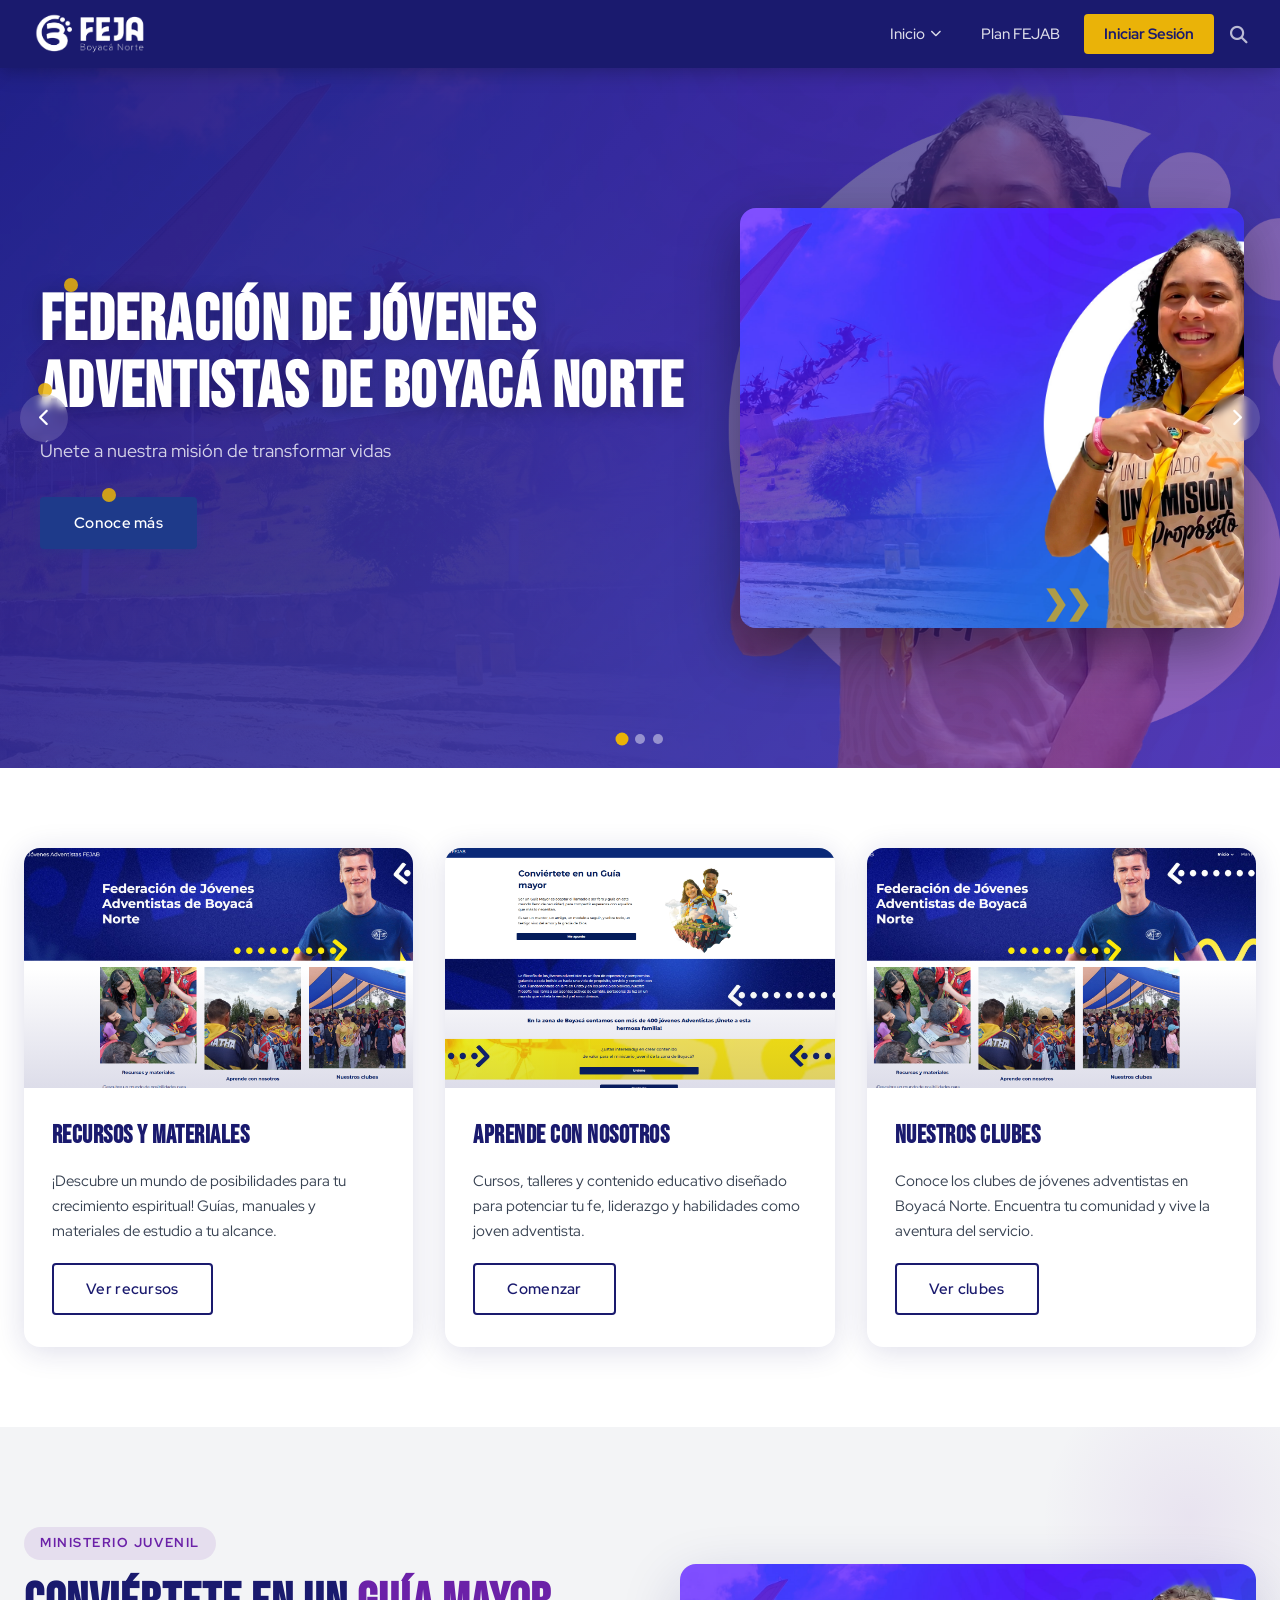
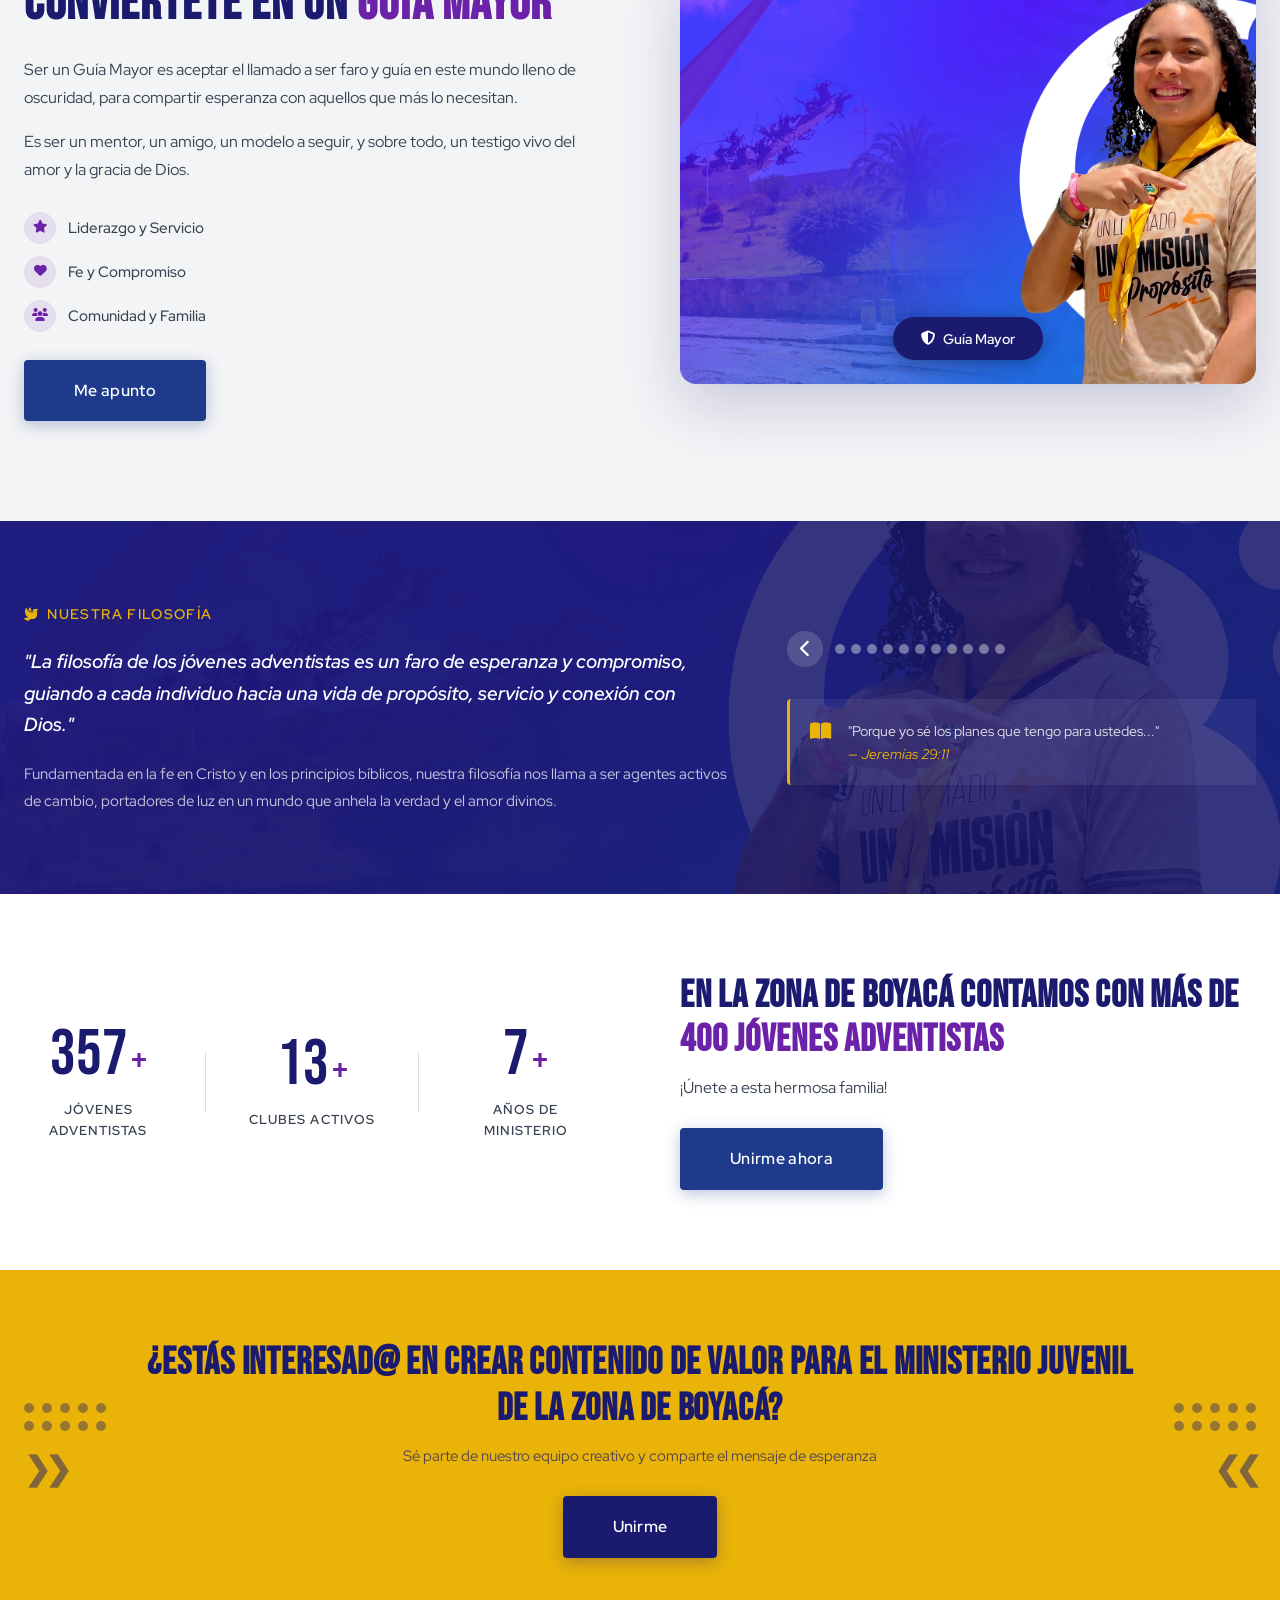
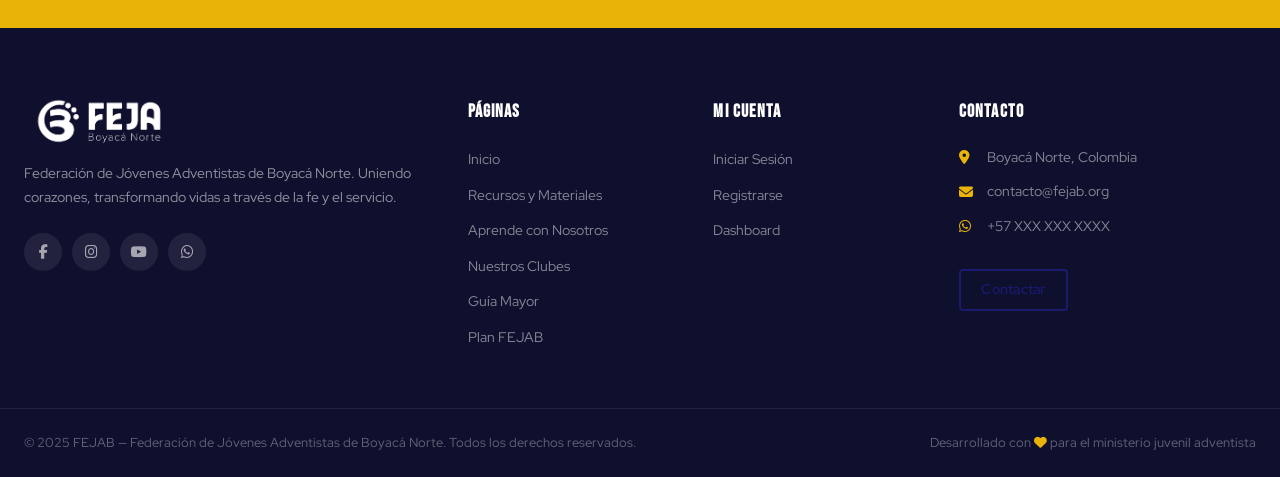
==== commit af93c94e: "Add files via upload" ====
--- a/index.html
+++ b/index.html
@@ -72,7 +72,7 @@
   <section class="hero" id="hero">
     <div class="hero-slider">
       <!-- Slide 1 -->
-      <div class="slide active" style="background: linear-gradient(135deg, #1A1A6E 0%, #312E81 40%, #6B21A8 100%);">
+      <div class="slide active">
         <div class="slide-content">
           <div class="slide-text animate-fade-up">
             <h1 class="hero-title">Federación de Jóvenes Adventistas de Boyacá Norte</h1>
@@ -92,7 +92,7 @@
         </div>
       </div>
       <!-- Slide 2 -->
-      <div class="slide" style="background: linear-gradient(135deg, #0F0F5A 0%, #1A1A6E 50%, #4C1D95 100%);">
+      <div class="slide">
         <div class="slide-content">
           <div class="slide-text animate-fade-up">
             <h1 class="hero-title">Un Llamado, Una Misión, Un Propósito</h1>
@@ -112,7 +112,7 @@
         </div>
       </div>
       <!-- Slide 3 -->
-      <div class="slide" style="background: linear-gradient(135deg, #1E3A8A 0%, #1A1A6E 40%, #7E22CE 100%);">
+      <div class="slide">
         <div class="slide-content">
           <div class="slide-text animate-fade-up">
             <h1 class="hero-title">Más de 400 Jóvenes Listos para Servir</h1>
--- a/styles.css
+++ b/styles.css
@@ -232,6 +232,7 @@
   min-height: 480px;
   max-height: 700px;
   overflow: hidden;
+  background: url('banner.jpg.jpeg') center/cover no-repeat;
 }
 .hero-slider { position: relative; width: 100%; height: 100%; }
 .slide {
@@ -241,6 +242,7 @@
   transition: opacity 0.8s ease;
   display: flex;
   align-items: center;
+  background: linear-gradient(135deg, rgba(26,26,110,0.82) 0%, rgba(49,46,129,0.75) 40%, rgba(107,33,168,0.70) 100%) !important;
 }
 .slide.active { opacity: 1; z-index: 2; }
 .slide-content {
@@ -962,18 +964,32 @@
   .nav-link { width: 100%; padding: 14px 16px; }
   .dropdown { position: static; opacity: 1; visibility: visible; transform: none; box-shadow: none; background: rgba(255,255,255,0.06); margin-top: 4px; }
   .cards-grid { grid-template-columns: 1fr; }
+  .hero {
+    min-height: 420px;
+    max-height: none;
+    background-position: top center;
+    background-size: cover;
+  }
   .hero-title { font-size: 2.2rem; }
   .slide-image { display: none; }
-  .slide-content { flex-direction: column; text-align: center; }
+  .slide-content { flex-direction: column; text-align: center; justify-content: center; padding: 40px 20px; }
   .cta-dots-left, .cta-dots-right { display: none; }
   .footer-grid { grid-template-columns: 1fr; gap: 32px; }
   .footer-bottom .container { flex-direction: column; text-align: center; }
   .contador-numbers { flex-direction: column; gap: 24px; }
   .contador-divider { width: 60px; height: 1px; }
+  .guia-img { object-position: 85% top; }
 }
 @media (max-width: 480px) {
-  .hero { max-height: 100%; height: auto; min-height: 400px; }
-  .slide-content { padding: 40px 20px; }
+  .hero {
+    min-height: 380px;
+    height: auto;
+    max-height: none;
+    background-position: top center;
+    background-size: cover;
+  }
+  .slide-content { padding: 30px 20px; }
   .hero-title { font-size: 1.9rem; }
   .btn-lg { padding: 14px 32px; }
-}
+  .guia-img { height: 350px; object-position: 85% top; }
+}
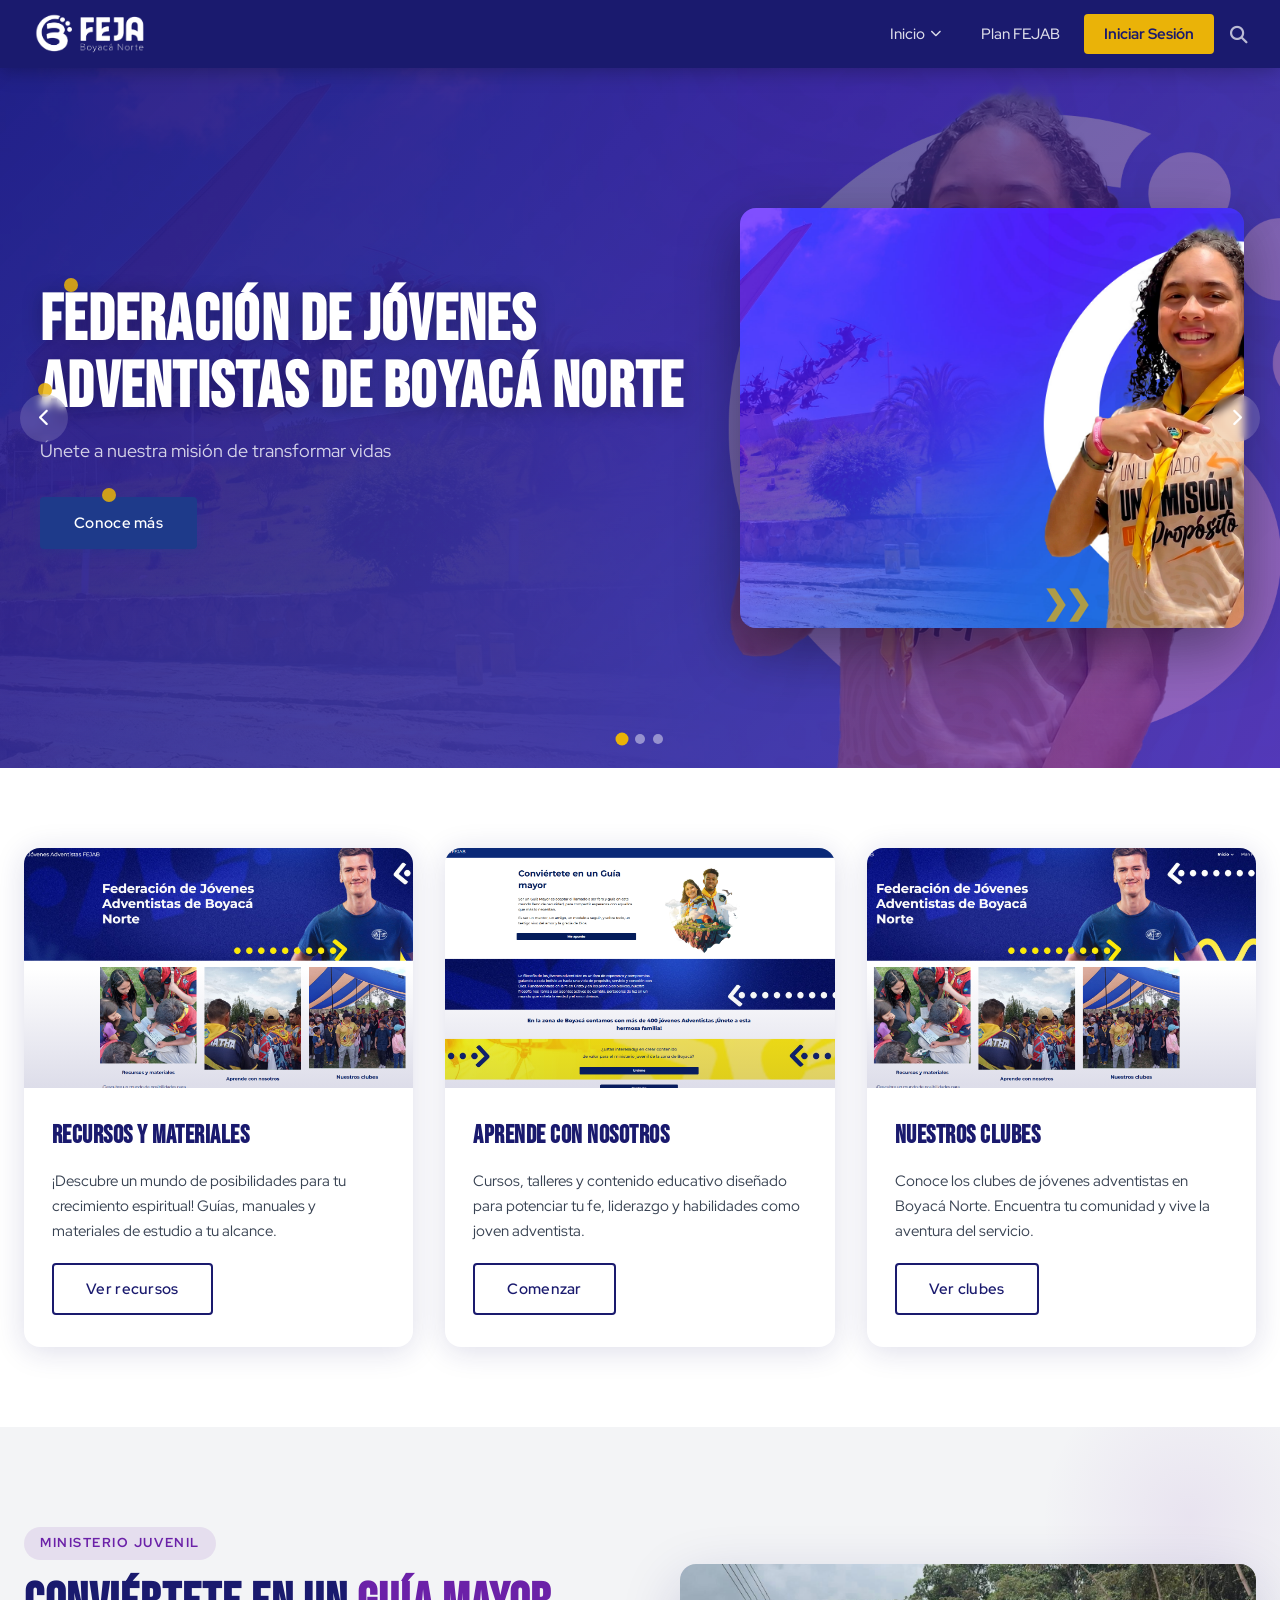
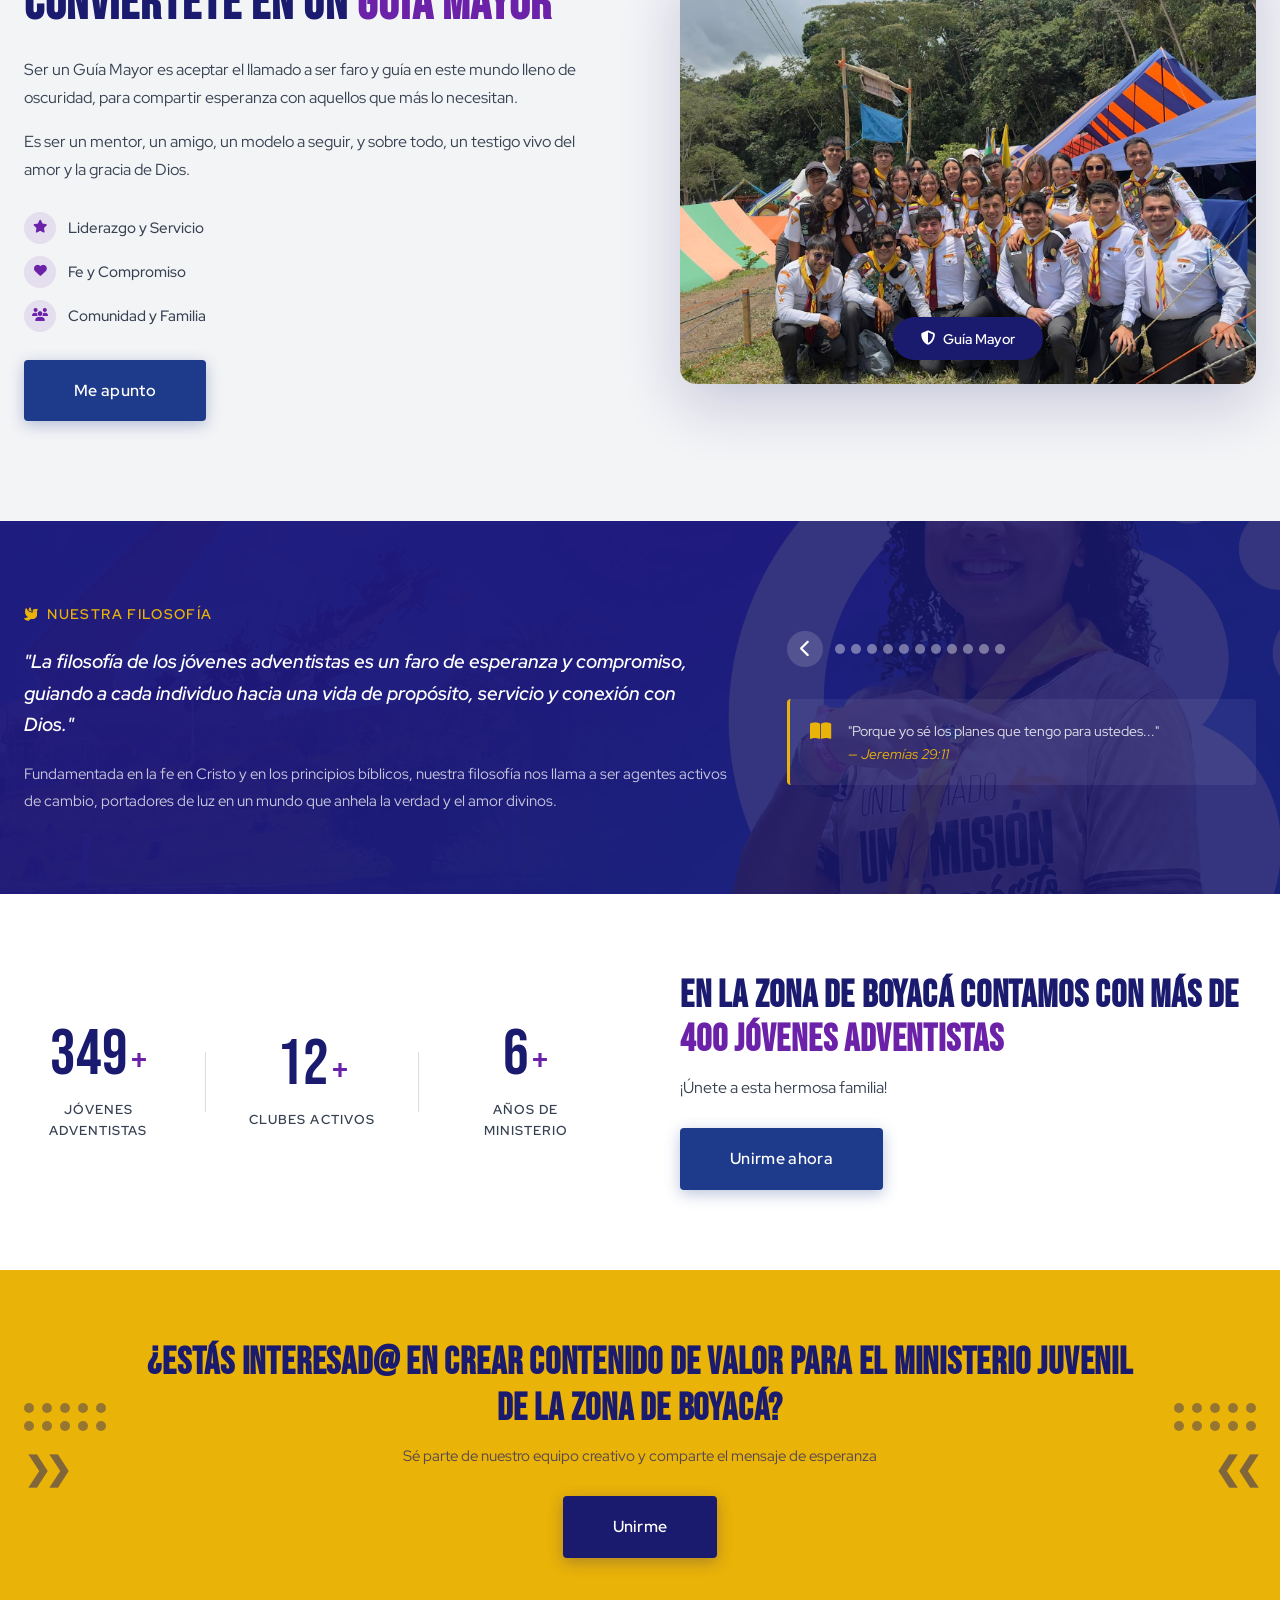
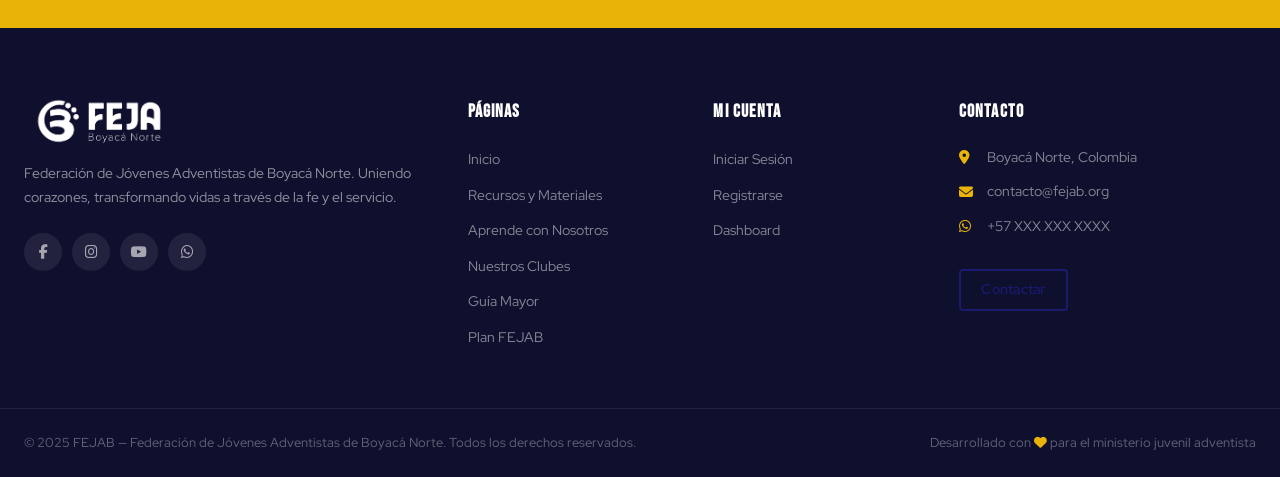
==== commit 13132d7d: "Add files via upload" ====
--- a/index.html
+++ b/index.html
@@ -223,7 +223,7 @@
         </div>
         <div class="guia-image animate-fade-scale">
           <div class="guia-img-container">
-            <img src="banner.jpg.jpeg" alt="Guía Mayor - Jóvenes Adventistas" class="guia-img" />
+            <img src="CLUB SALEM.jpg" alt="Club Salem - Guía Mayor FEJAB" class="guia-img" />
             <div class="guia-badge">
               <i class="fa fa-shield-halved"></i>
               <span>Guía Mayor</span>
--- a/styles.css
+++ b/styles.css
@@ -507,7 +507,7 @@
   width: 100%;
   height: 420px;
   object-fit: cover;
-  object-position: top center;
+  object-position: center top;
 }
 .guia-badge {
   position: absolute;
@@ -978,7 +978,7 @@
   .footer-bottom .container { flex-direction: column; text-align: center; }
   .contador-numbers { flex-direction: column; gap: 24px; }
   .contador-divider { width: 60px; height: 1px; }
-  .guia-img { object-position: 85% top; }
+  .guia-img { object-position: center top; }
 }
 @media (max-width: 480px) {
   .hero {
@@ -991,5 +991,5 @@
   .slide-content { padding: 30px 20px; }
   .hero-title { font-size: 1.9rem; }
   .btn-lg { padding: 14px 32px; }
-  .guia-img { height: 350px; object-position: 85% top; }
-}
+  .guia-img { height: 350px; object-position: center top; }
+}
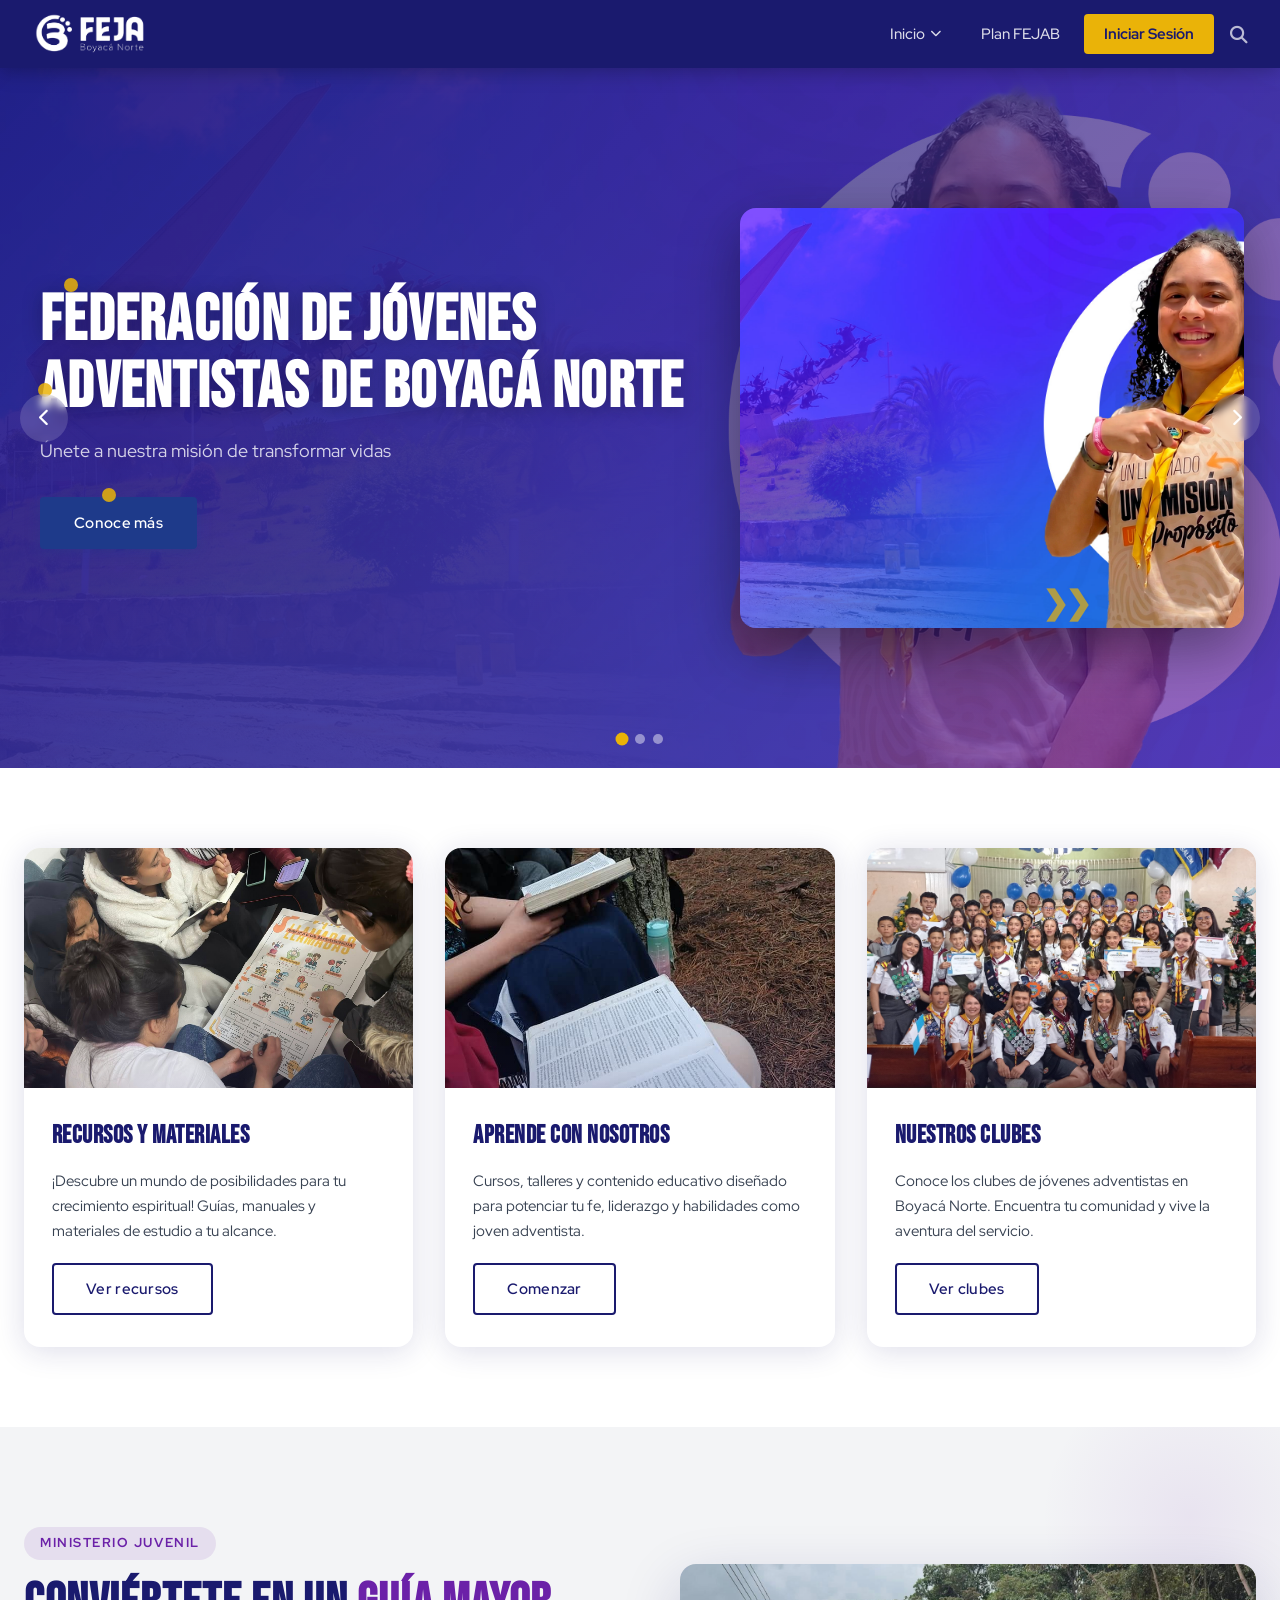
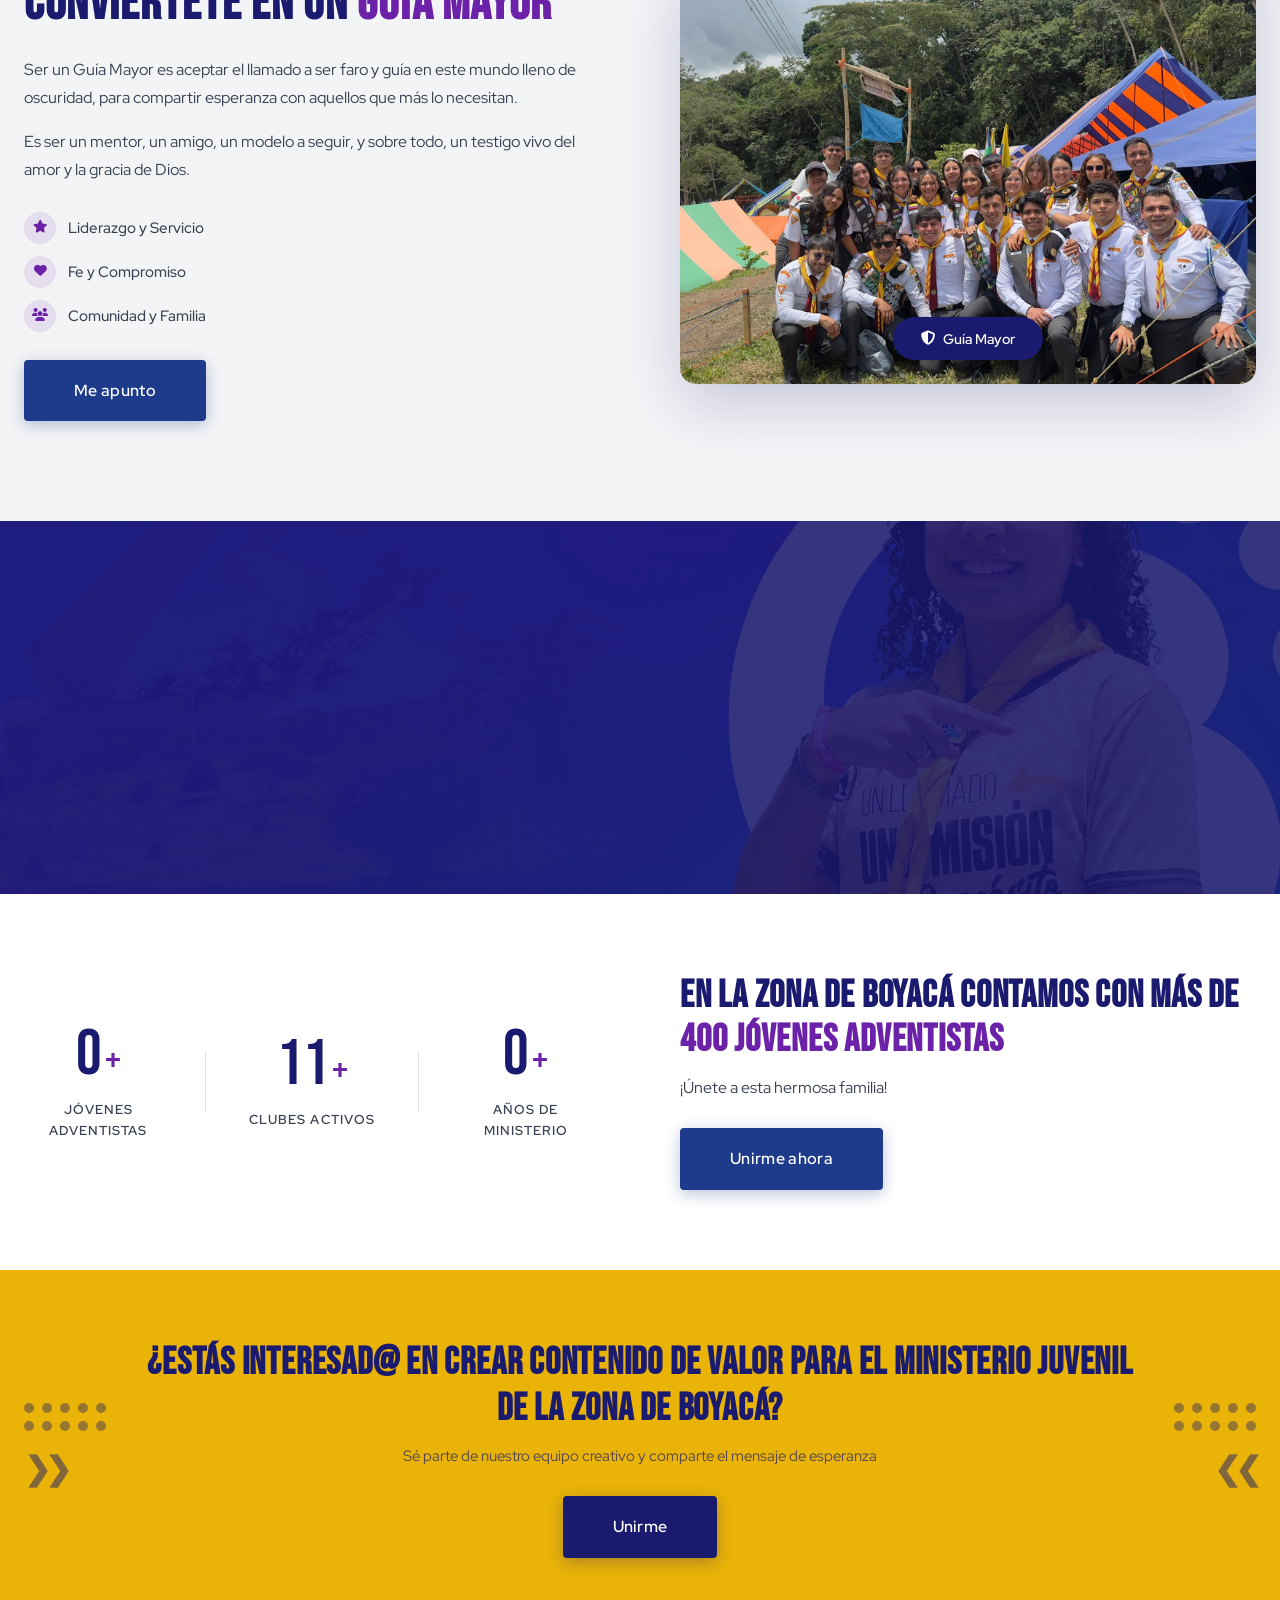
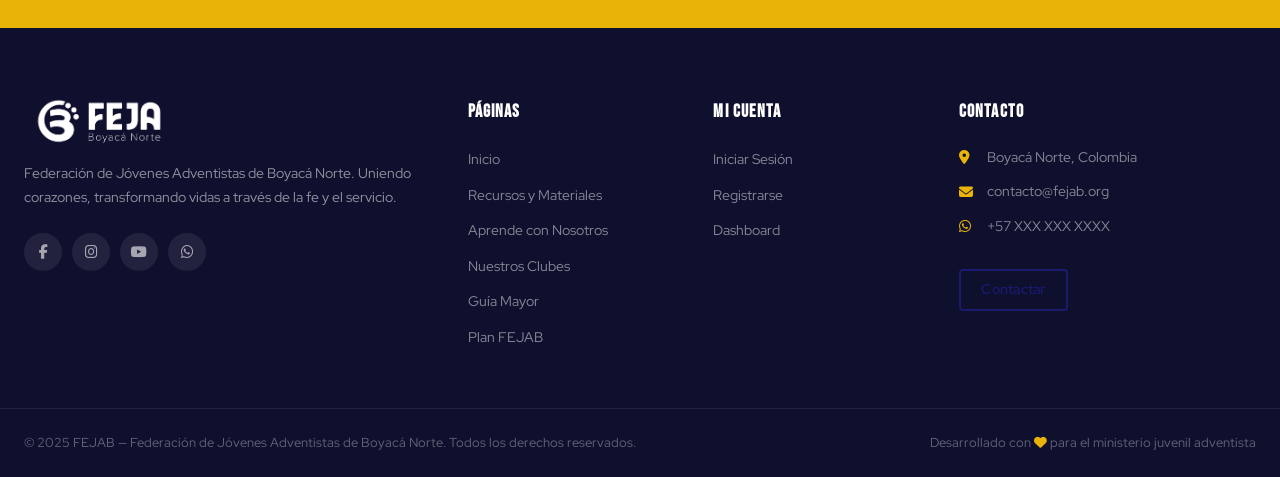
==== commit 1bae69a3: "Add files via upload" ====
--- a/index.html
+++ b/index.html
@@ -152,7 +152,11 @@
         <!-- Card 1: Recursos y materiales -->
         <article class="card animate-from-left" id="card-recursos">
           <div class="card-img-wrap">
-            <img src="PARTE SUPERIOR PAGINA WEB.png" alt="Recursos y materiales" class="card-img" style="object-position: 20% 50%;" />
+            <div class="card-slider" id="slider-card-1">
+              <img src="CUADRO 1.jpg"   alt="Recursos y materiales" class="card-slide active" />
+              <img src="CUADRO 1.2.jpg" alt="Recursos y materiales" class="card-slide" />
+              <img src="CUADRO 1.3.jpg" alt="Recursos y materiales" class="card-slide" />
+            </div>
             <div class="card-overlay"></div>
           </div>
           <div class="card-body">
@@ -165,7 +169,11 @@
         <!-- Card 2: Aprende con nosotros -->
         <article class="card animate-fade-up" id="card-aprende" style="animation-delay:0.2s">
           <div class="card-img-wrap">
-            <img src="PARTE INFERIOR PAGINA WEB.png" alt="Aprende con nosotros" class="card-img" style="object-position: 50% 10%;" />
+            <div class="card-slider" id="slider-card-2">
+              <img src="CUADRO 1.2.jpg" alt="Aprende con nosotros" class="card-slide active" />
+              <img src="CUADRO 1.3.jpg" alt="Aprende con nosotros" class="card-slide" />
+              <img src="CUADRO 1.jpg"   alt="Aprende con nosotros" class="card-slide" />
+            </div>
             <div class="card-overlay"></div>
           </div>
           <div class="card-body">
@@ -178,7 +186,11 @@
         <!-- Card 3: Nuestros clubes -->
         <article class="card animate-from-right" id="card-clubes" style="animation-delay:0.4s">
           <div class="card-img-wrap">
-            <img src="PARTE SUPERIOR PAGINA WEB.png" alt="Nuestros clubes" class="card-img" style="object-position: 80% 50%;" />
+            <div class="card-slider" id="slider-card-3">
+              <img src="CUADRO 1.3.jpg" alt="Nuestros clubes" class="card-slide active" />
+              <img src="CUADRO 1.jpg"   alt="Nuestros clubes" class="card-slide" />
+              <img src="CUADRO 1.2.jpg" alt="Nuestros clubes" class="card-slide" />
+            </div>
             <div class="card-overlay"></div>
           </div>
           <div class="card-body">
@@ -191,6 +203,7 @@
       </div>
     </div>
   </section>
+
 
   <!-- ========== SECCIÓN GUÍA MAYOR ========== -->
   <section class="guia-mayor-section" id="guia-mayor">
--- a/styles.css
+++ b/styles.css
@@ -398,10 +398,33 @@
   transition: transform 0.5s ease;
 }
 .card:hover .card-img { transform: scale(1.06); }
+
+/* ---- Mini slider de cards ---- */
+.card-slider {
+  position: relative;
+  width: 100%;
+  height: 100%;
+}
+.card-slide {
+  position: absolute;
+  inset: 0;
+  width: 100%;
+  height: 100%;
+  object-fit: cover;
+  object-position: center;
+  opacity: 0;
+  transition: opacity 1s ease;
+}
+.card-slide.active {
+  opacity: 1;
+  position: relative;
+}
+
 .card-overlay {
   position: absolute;
   inset: 0;
   background: linear-gradient(to bottom, transparent 50%, rgba(26,26,110,0.15) 100%);
+  z-index: 2;
 }
 .card-body {
   padding: 28px 28px 32px;
@@ -420,6 +443,7 @@
   margin-bottom: 20px;
 }
 .card-btn { font-size: 0.9rem; padding: 10px 24px; }
+
 
 /* ===================== GUÍA MAYOR ===================== */
 .guia-mayor-section {
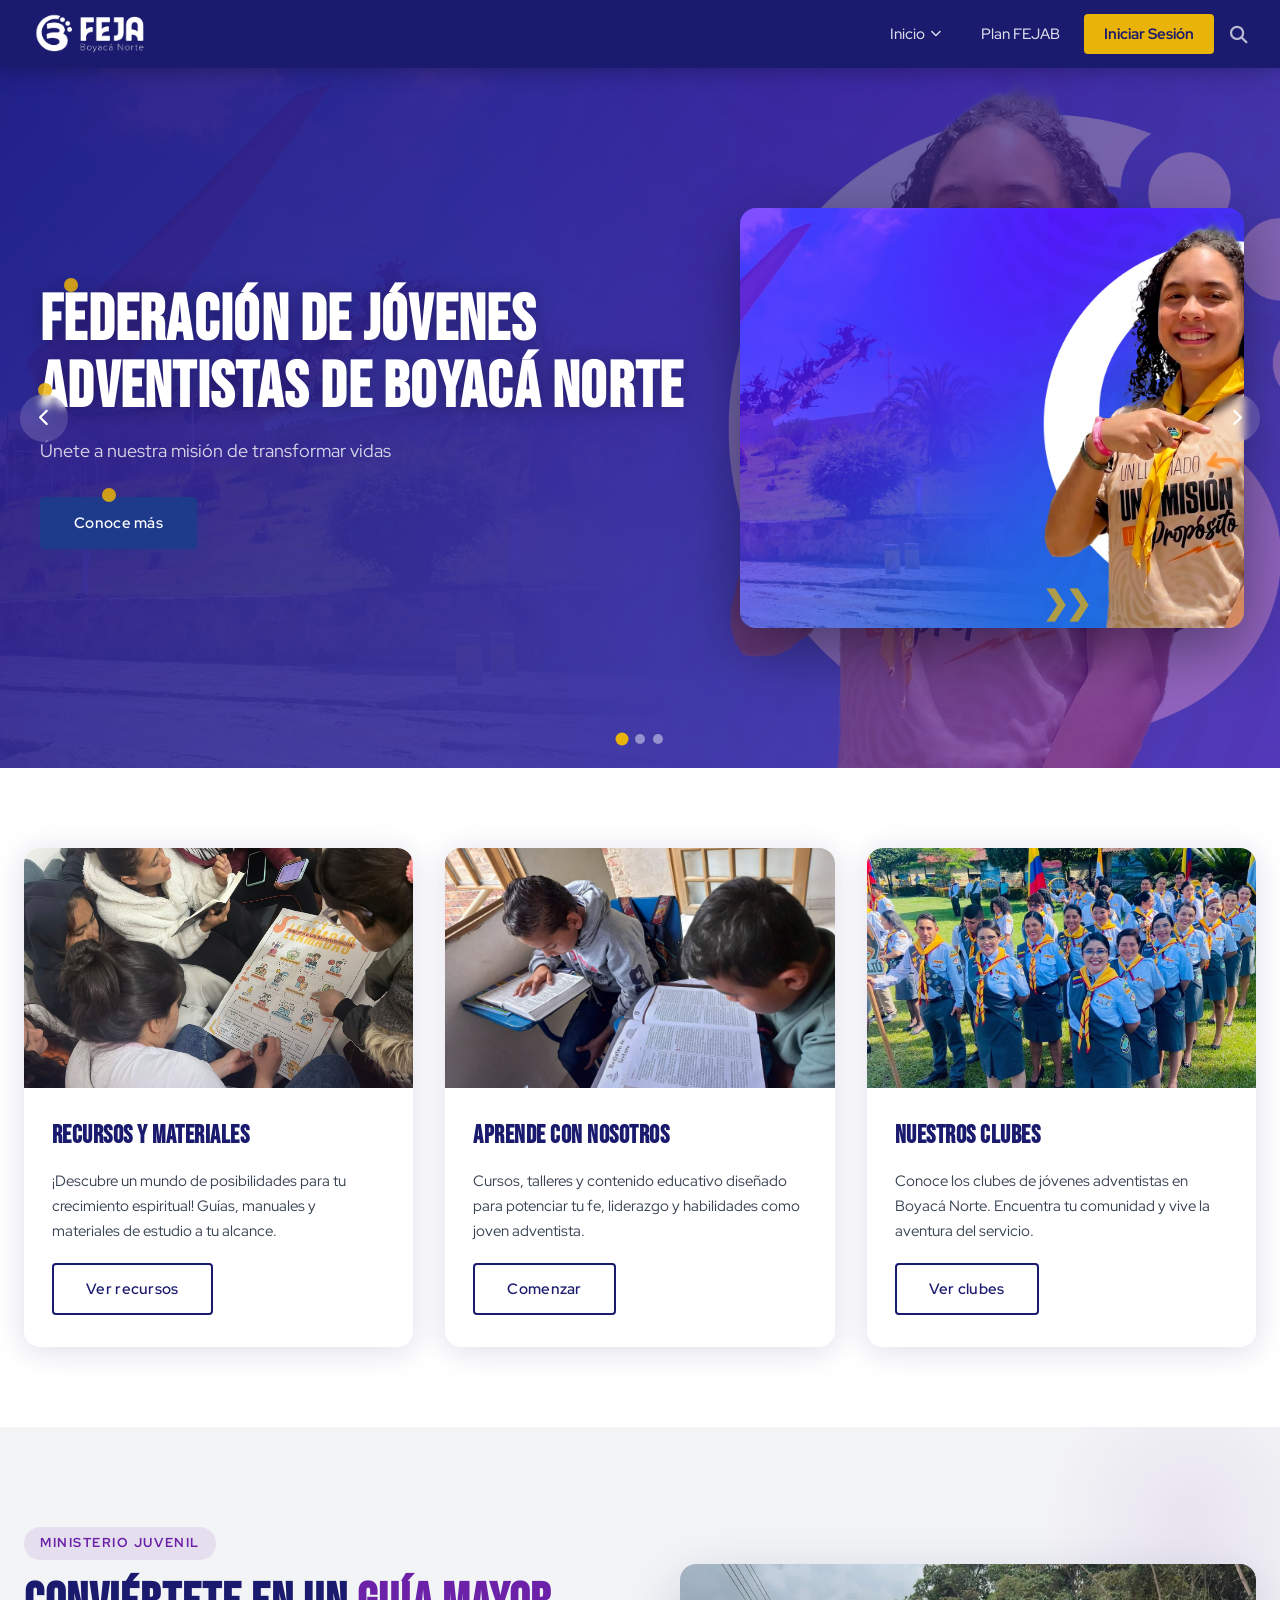
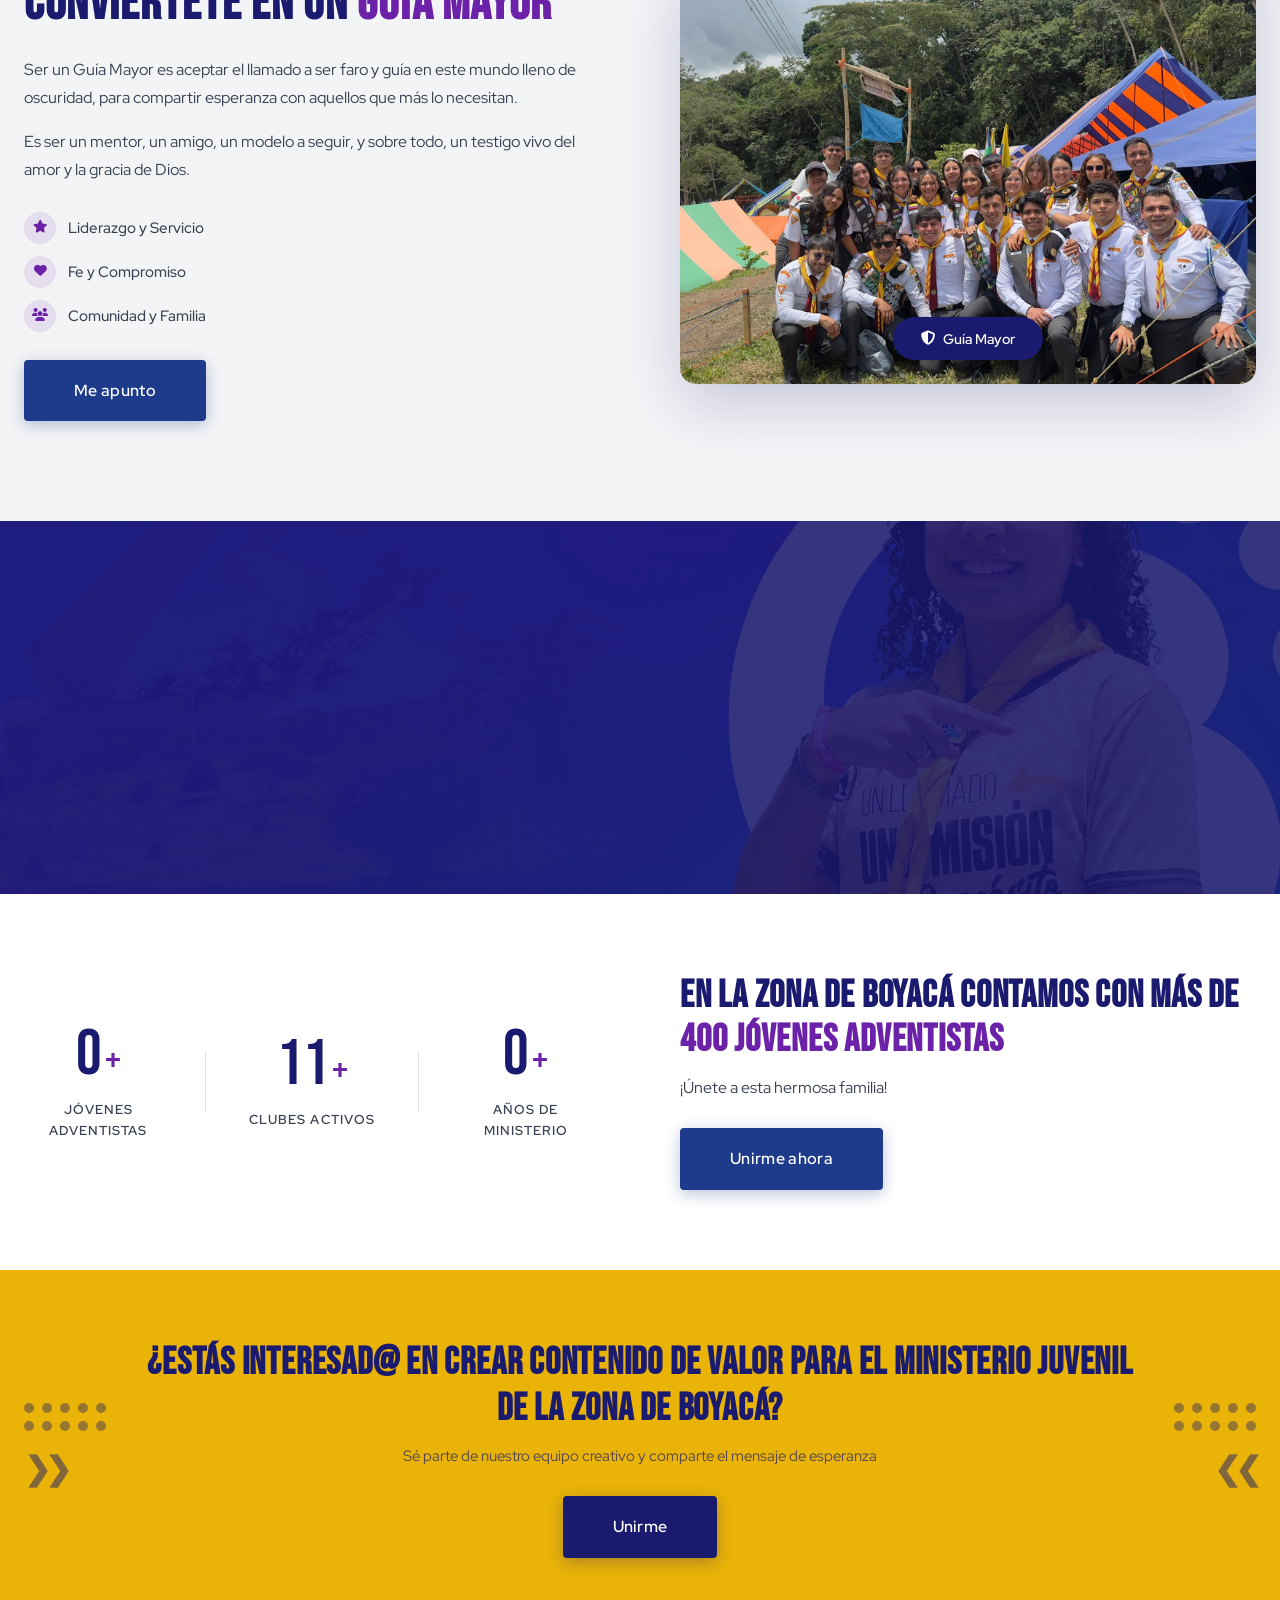
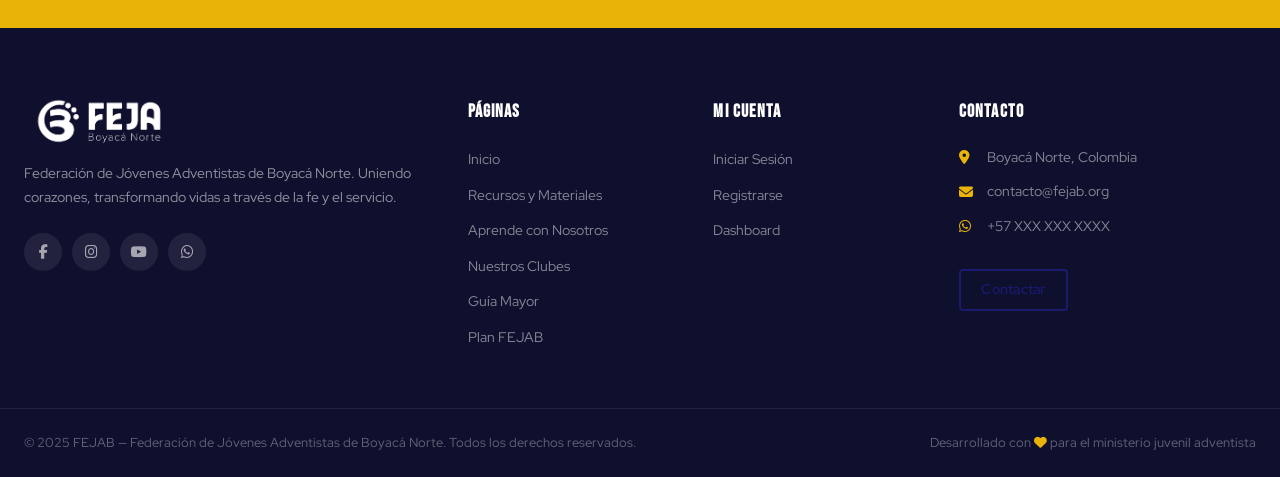
==== commit b8796f08: "Add files via upload" ====
--- a/index.html
+++ b/index.html
@@ -153,9 +153,9 @@
         <article class="card animate-from-left" id="card-recursos">
           <div class="card-img-wrap">
             <div class="card-slider" id="slider-card-1">
-              <img src="CUADRO 1.jpg"   alt="Recursos y materiales" class="card-slide active" />
+              <img src="CUADRO 1.jpg" alt="Recursos y materiales" class="card-slide active" />
+              <img src="CUADRO 1.3.jpg" alt="Recursos y materiales" class="card-slide" />
               <img src="CUADRO 1.2.jpg" alt="Recursos y materiales" class="card-slide" />
-              <img src="CUADRO 1.3.jpg" alt="Recursos y materiales" class="card-slide" />
             </div>
             <div class="card-overlay"></div>
           </div>
@@ -170,9 +170,9 @@
         <article class="card animate-fade-up" id="card-aprende" style="animation-delay:0.2s">
           <div class="card-img-wrap">
             <div class="card-slider" id="slider-card-2">
-              <img src="CUADRO 1.2.jpg" alt="Aprende con nosotros" class="card-slide active" />
-              <img src="CUADRO 1.3.jpg" alt="Aprende con nosotros" class="card-slide" />
-              <img src="CUADRO 1.jpg"   alt="Aprende con nosotros" class="card-slide" />
+              <img src="CUADRO 2.jpg" alt="Aprende con nosotros" class="card-slide active" />
+              <img src="CUADRO 2.1.jpg" alt="Aprende con nosotros" class="card-slide" />
+              <img src="CUADRO 2.2.jpg" alt="Aprende con nosotros" class="card-slide" />
             </div>
             <div class="card-overlay"></div>
           </div>
@@ -187,9 +187,9 @@
         <article class="card animate-from-right" id="card-clubes" style="animation-delay:0.4s">
           <div class="card-img-wrap">
             <div class="card-slider" id="slider-card-3">
-              <img src="CUADRO 1.3.jpg" alt="Nuestros clubes" class="card-slide active" />
-              <img src="CUADRO 1.jpg"   alt="Nuestros clubes" class="card-slide" />
-              <img src="CUADRO 1.2.jpg" alt="Nuestros clubes" class="card-slide" />
+              <img src="CUADRO 3.jpg" alt="Nuestros clubes" class="card-slide active" />
+              <img src="CUADRO 3.1.jpg" alt="Nuestros clubes" class="card-slide" />
+              <img src="CUADRO 3.2.jpg" alt="Nuestros clubes" class="card-slide" />
             </div>
             <div class="card-overlay"></div>
           </div>
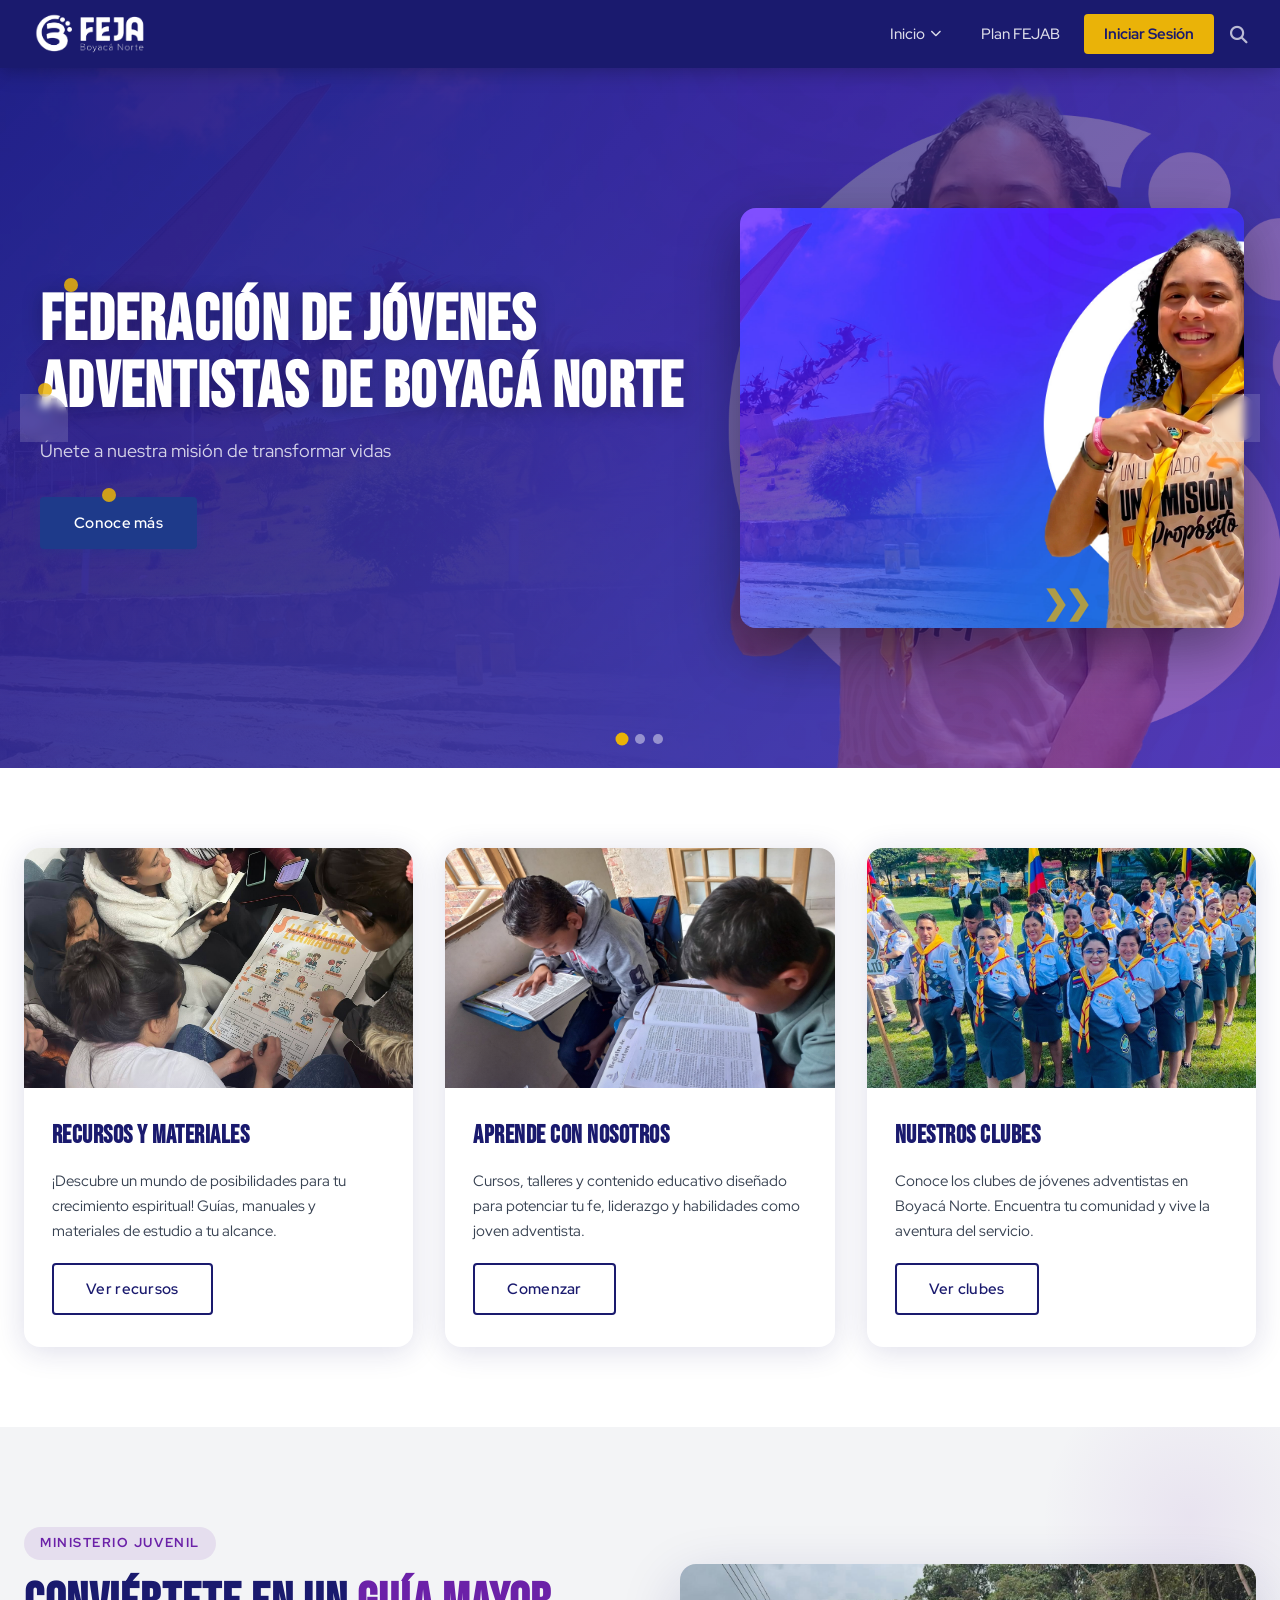
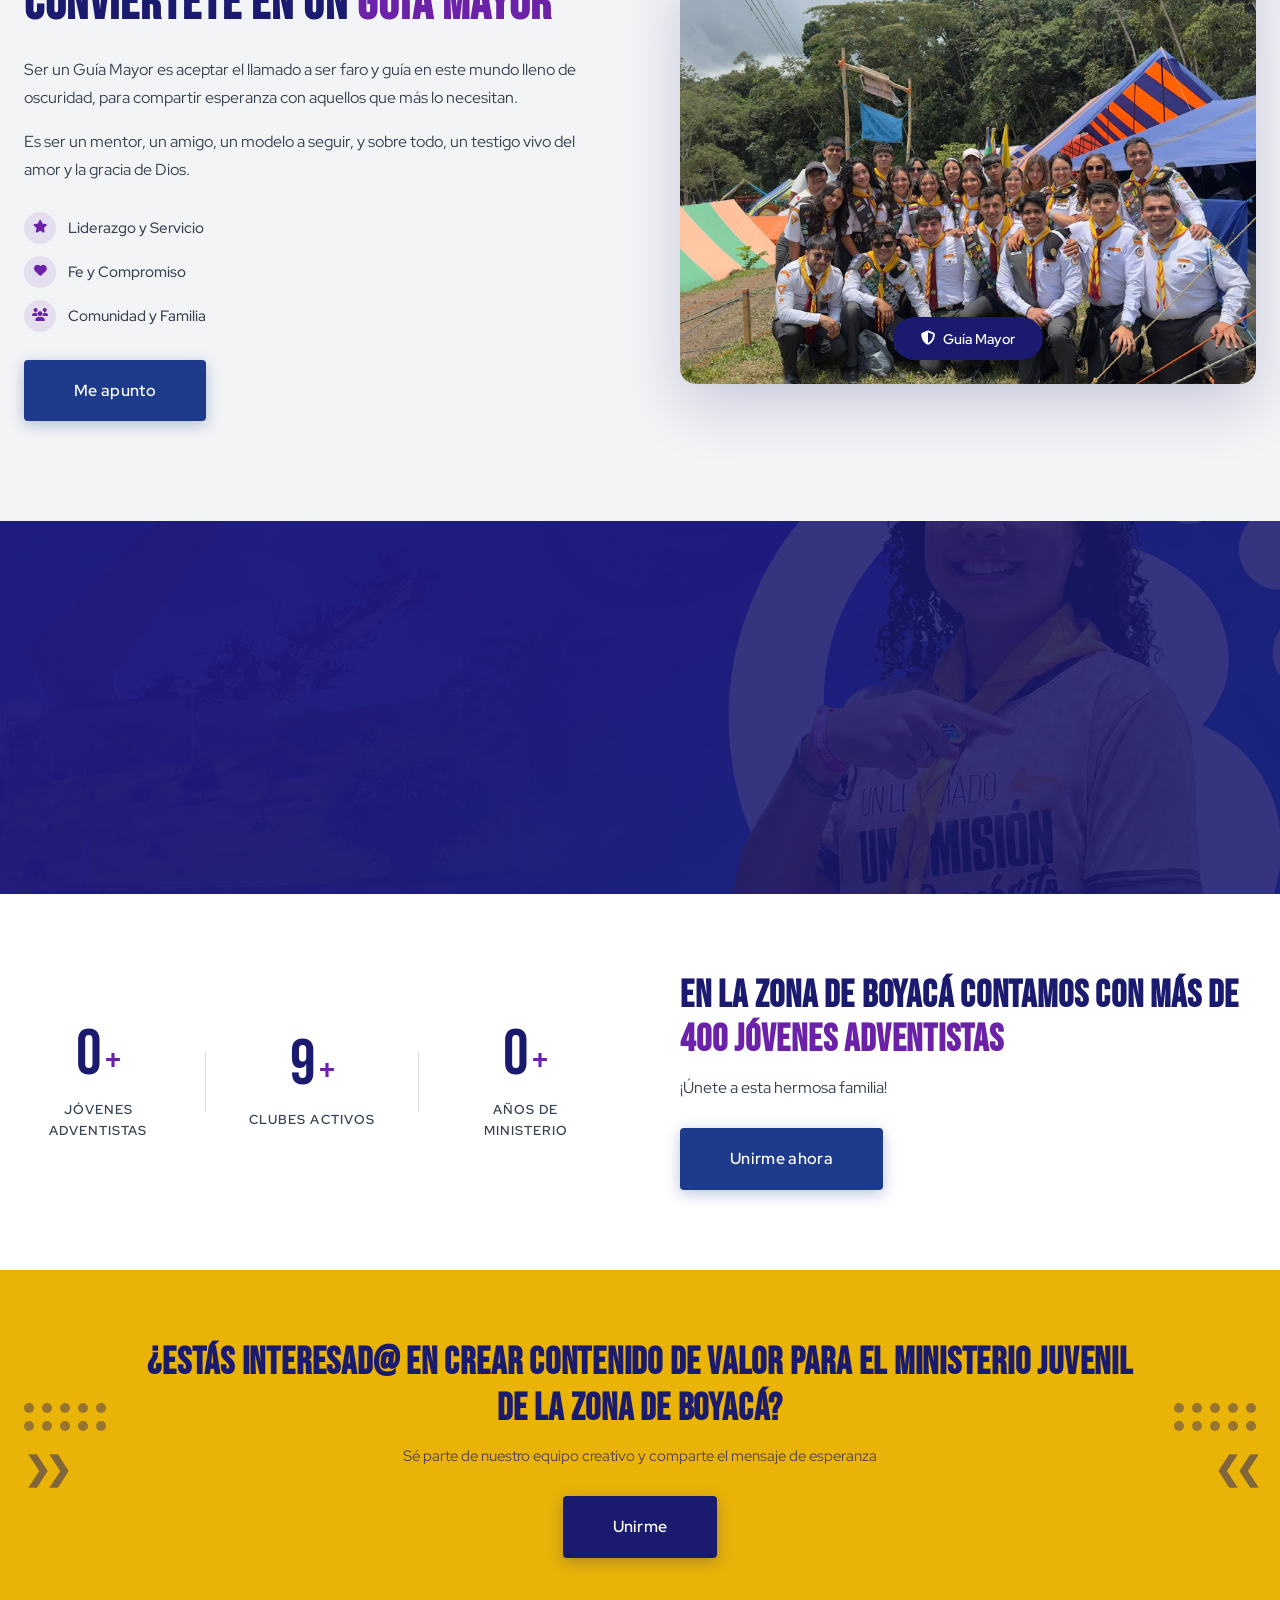
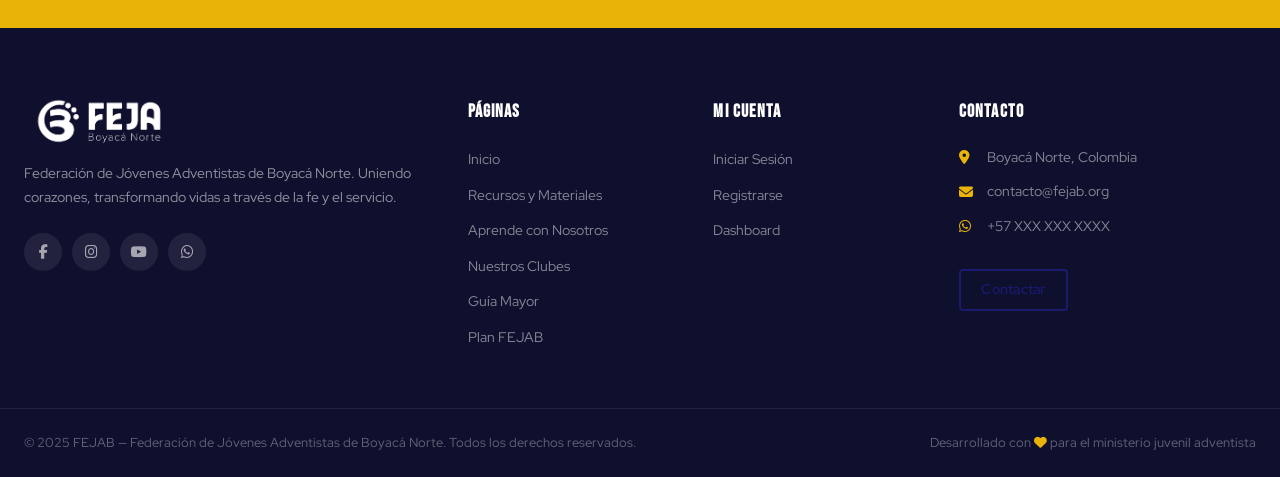
==== commit a205da56: "Add files via upload" ====
--- a/index.html
+++ b/index.html
@@ -15,7 +15,7 @@
   <!-- Íconos -->
   <link rel="stylesheet" href="https://cdnjs.cloudflare.com/ajax/libs/font-awesome/6.5.0/css/all.min.css" />
 
-  <link rel="stylesheet" href="styles.css" />
+  <link rel="stylesheet" href="styles.css?v=2.1" />
 </head>
 <body>
 
--- a/styles.css
+++ b/styles.css
@@ -989,14 +989,15 @@
   .dropdown { position: static; opacity: 1; visibility: visible; transform: none; box-shadow: none; background: rgba(255,255,255,0.06); margin-top: 4px; }
   .cards-grid { grid-template-columns: 1fr; }
   .hero {
-    min-height: 420px;
+    min-height: 750px;
+    height: 100vh;
     max-height: none;
-    background-position: top center;
+    background-position: 85% center;
     background-size: cover;
   }
   .hero-title { font-size: 2.2rem; }
   .slide-image { display: none; }
-  .slide-content { flex-direction: column; text-align: center; justify-content: center; padding: 40px 20px; }
+  .slide-content { flex-direction: column; text-align: center; justify-content: flex-start; padding: 60px 20px 40px; }
   .cta-dots-left, .cta-dots-right { display: none; }
   .footer-grid { grid-template-columns: 1fr; gap: 32px; }
   .footer-bottom .container { flex-direction: column; text-align: center; }
@@ -1006,13 +1007,13 @@
 }
 @media (max-width: 480px) {
   .hero {
-    min-height: 380px;
-    height: auto;
+    min-height: 750px;
+    height: 100vh;
     max-height: none;
-    background-position: top center;
+    background-position: 85% center;
     background-size: cover;
   }
-  .slide-content { padding: 30px 20px; }
+  .slide-content { justify-content: flex-start; padding: 80px 20px 40px; }
   .hero-title { font-size: 1.9rem; }
   .btn-lg { padding: 14px 32px; }
   .guia-img { height: 350px; object-position: center top; }
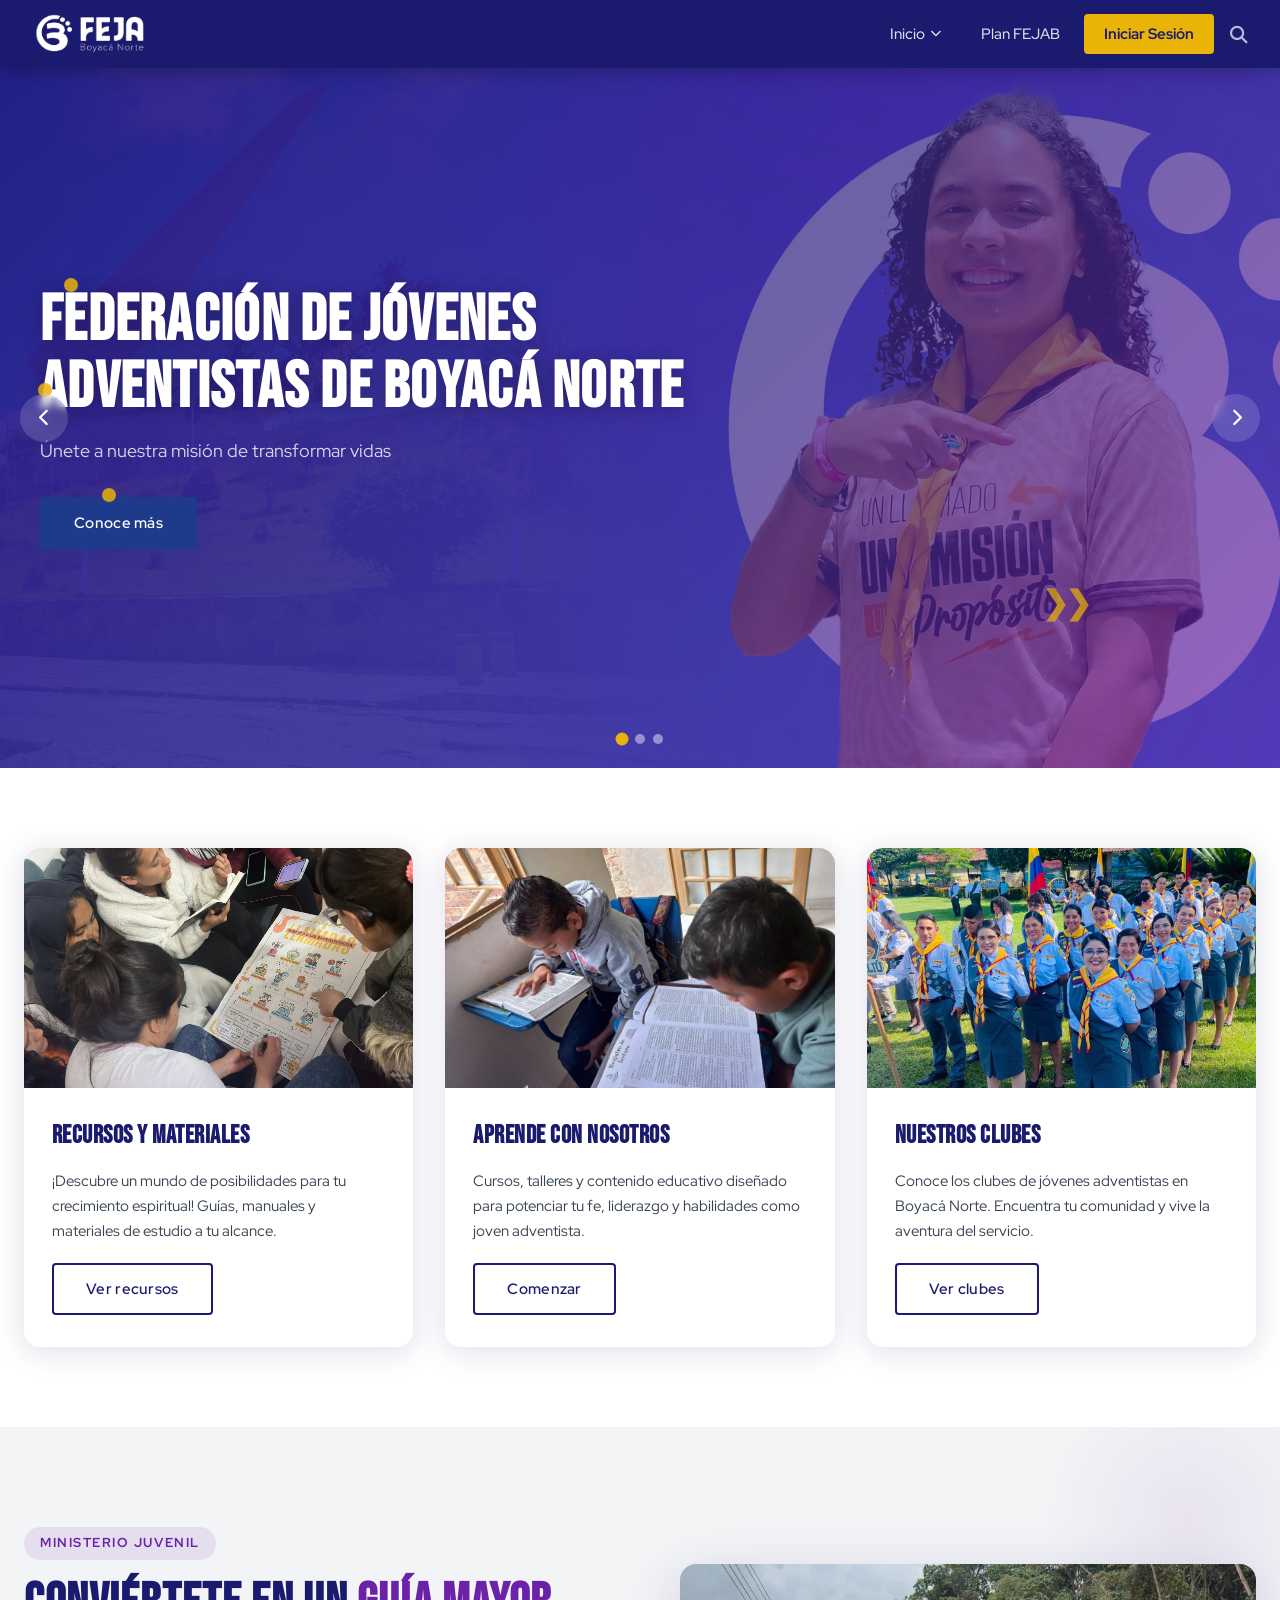
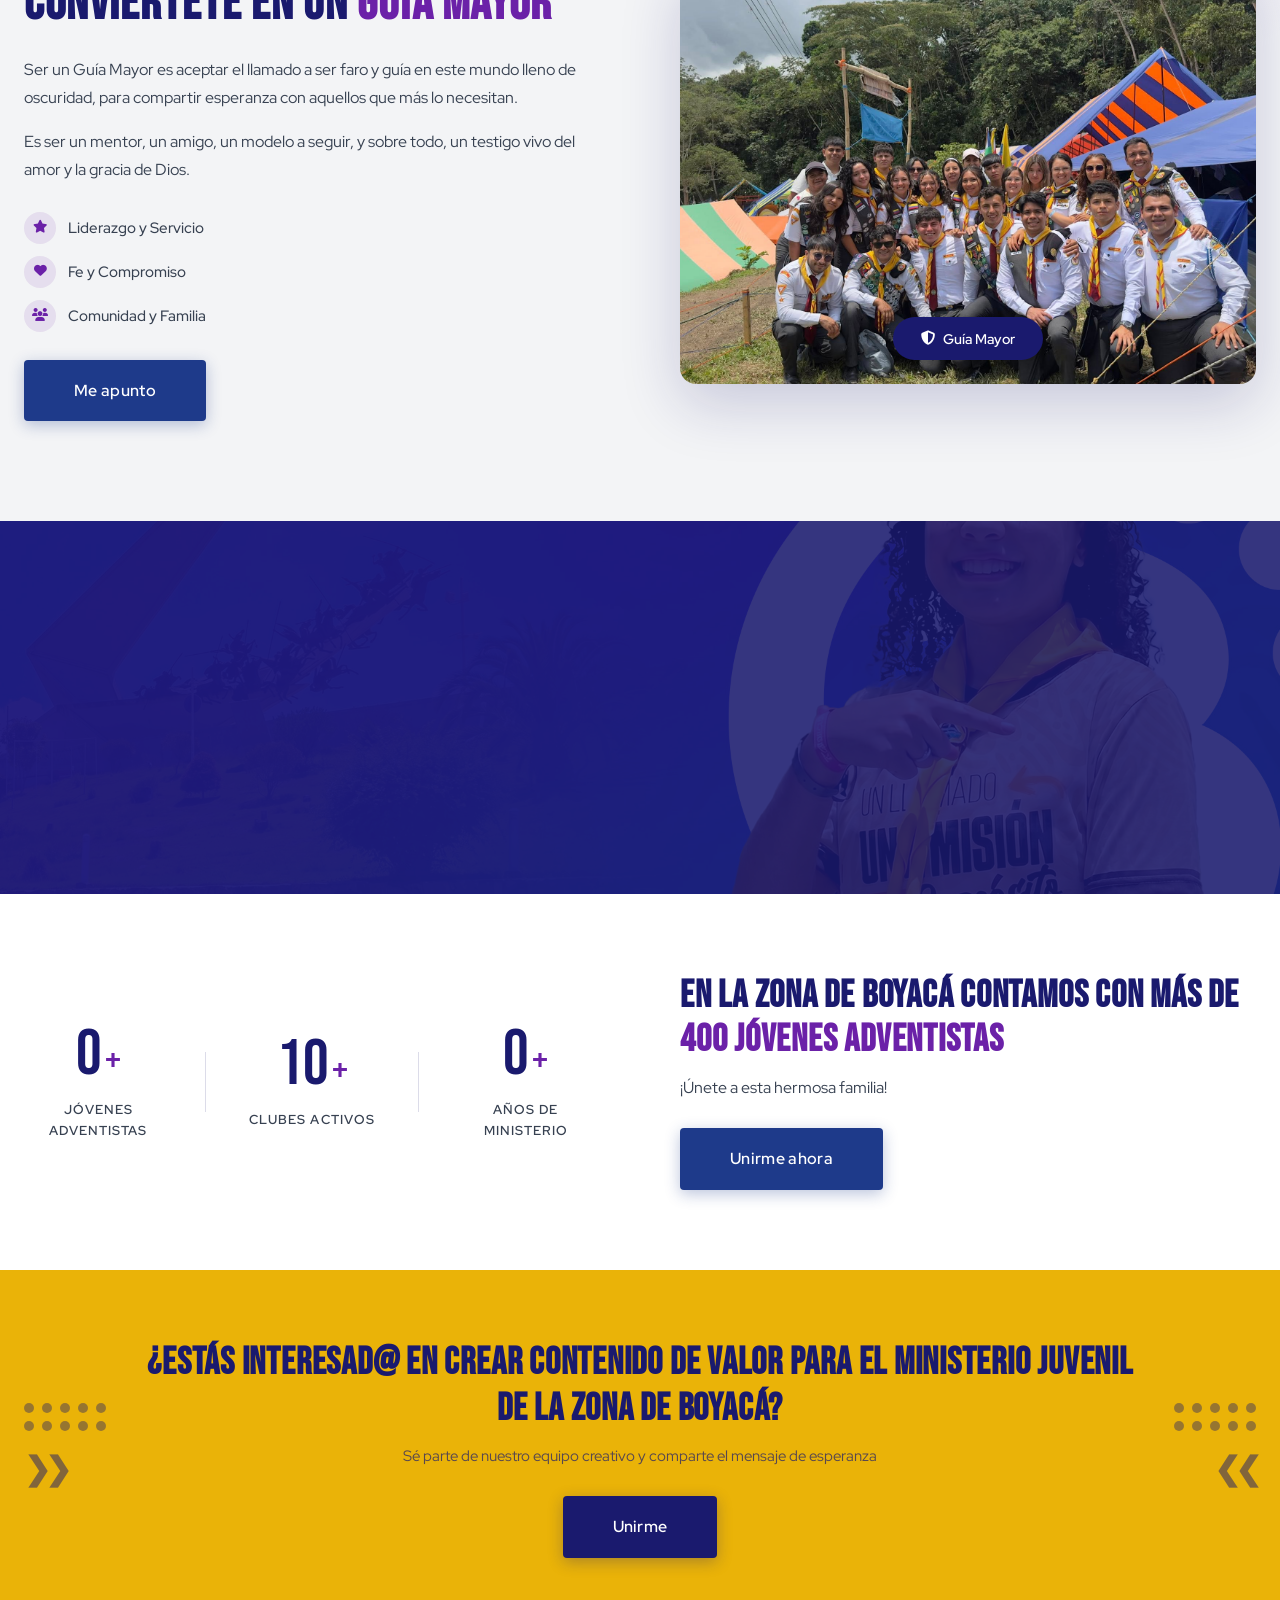
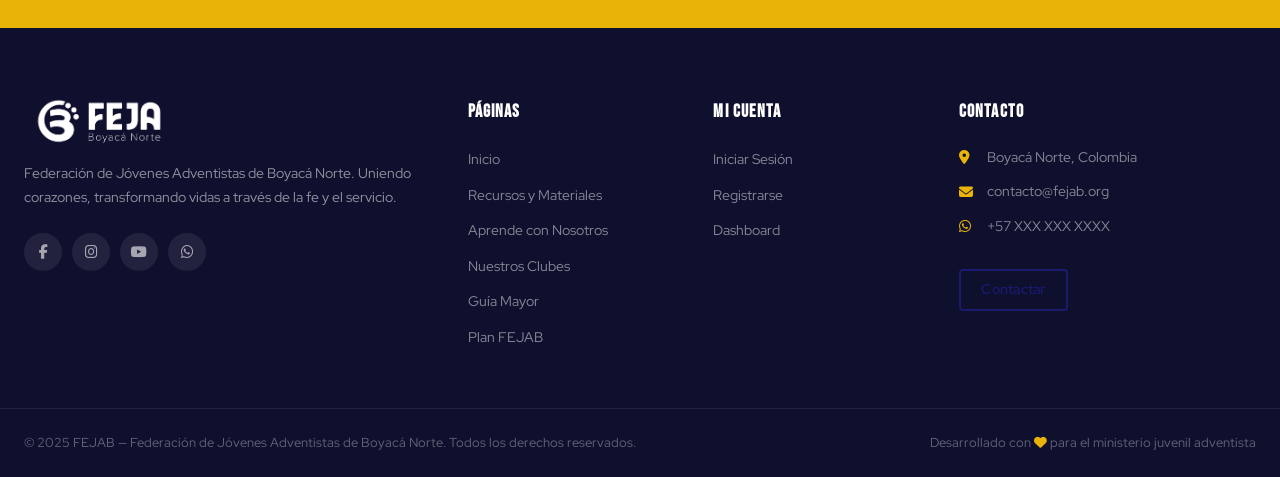
==== commit a87d2ba1: "Add files via upload" ====
--- a/index.html
+++ b/index.html
@@ -79,9 +79,6 @@
             <p class="hero-subtitle">Únete a nuestra misión de transformar vidas</p>
             <a href="#cards" class="btn btn-primary hero-cta">Conoce más</a>
           </div>
-          <div class="slide-image">
-            <img src="banner.jpg.jpeg" alt="Jóvenes Adventistas FEJAB" class="hero-img" />
-          </div>
         </div>
         <!-- Decoraciones -->
         <div class="hero-decorations">
@@ -99,11 +96,6 @@
             <p class="hero-subtitle">Sé parte del cambio en Boyacá Norte</p>
             <a href="#guia-mayor" class="btn btn-primary hero-cta">Saber más</a>
           </div>
-          <div class="slide-image slide-image-alt">
-            <div class="circle-frame">
-              <i class="fa fa-cross circle-icon"></i>
-            </div>
-          </div>
         </div>
         <div class="hero-decorations">
           <span class="dot-yellow" style="top:25%;right:20%"></span>
@@ -118,11 +110,6 @@
             <h1 class="hero-title">Más de 400 Jóvenes Listos para Servir</h1>
             <p class="hero-subtitle">Boyacá Norte unida en fe y servicio</p>
             <a href="#contador" class="btn btn-primary hero-cta">Únete</a>
-          </div>
-          <div class="slide-image slide-image-alt">
-            <div class="circle-frame">
-              <i class="fa fa-users circle-icon"></i>
-            </div>
           </div>
         </div>
       </div>
